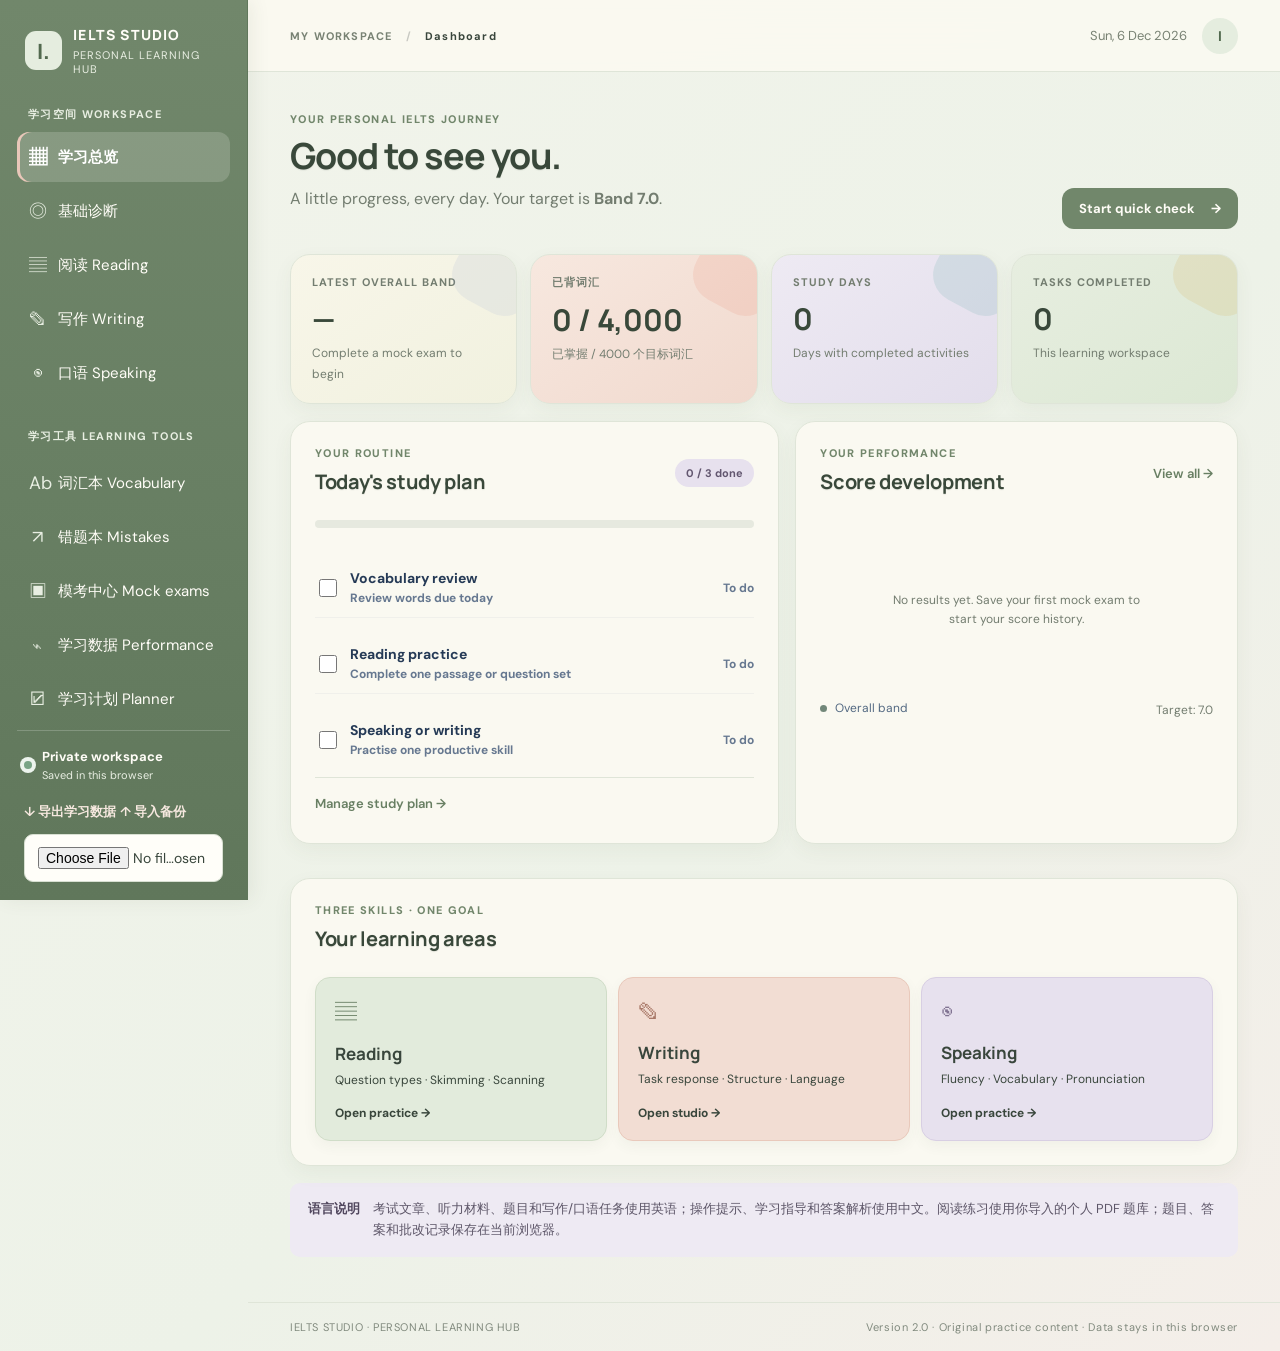
==== index.html @ c65709e7 "Refresh stylesheet cache for updated blue cards" ====
<!doctype html>
<html lang="zh-CN">
<head>
  <meta charset="UTF-8">
  <meta name="viewport" content="width=device-width, initial-scale=1.0">
  <meta name="theme-color" content="#203957">
  <title>IELTS Studio — Personal Learning Hub</title>
  <link rel="stylesheet" href="styles.css?v=powder-blue-reading-cards-20261123">
</head>
<body>
  <div class="app-shell">
    <aside class="sidebar" id="sidebar">
      <a class="brand" href="#" aria-label="IELTS Studio home">
        <span class="brand-mark">I.</span>
        <span><strong>IELTS STUDIO</strong><small>PERSONAL LEARNING HUB</small></span>
      </a>
      <div class="sidebar-label">学习空间 WORKSPACE</div>
      <nav class="nav-list" id="mainNav">
        <button class="nav-item active" data-view="dashboard"><span>▦</span> 学习总览</button>
        <button class="nav-item" data-view="diagnostic"><span>◎</span> 基础诊断</button>
        <button class="nav-item" data-view="reading"><span>▤</span> 阅读 Reading</button>
        <button class="nav-item" data-view="writing"><span>✎</span> 写作 Writing</button>
        <button class="nav-item" data-view="speaking"><span>◉</span> 口语 Speaking</button>
        <div class="sidebar-label nav-section-label">学习工具 LEARNING TOOLS</div>
        <button class="nav-item" data-view="vocabulary"><span>Ab</span> 词汇本 Vocabulary</button>
        <button class="nav-item" data-view="mistakes"><span>↗</span> 错题本 Mistakes</button>
        <button class="nav-item" data-view="mock"><span>▣</span> 模考中心 Mock exams</button>
        <button class="nav-item" data-view="progress"><span>⌁</span> 学习数据 Performance</button>
        <button class="nav-item" data-view="planner"><span>☑</span> 学习计划 Planner</button>
      </nav>
      <div class="sidebar-bottom">
        <div class="storage-note"><span class="live-dot"></span><span><b>Private workspace</b><small>Saved in this browser</small></span></div>
        <button class="text-button" id="exportBtn">↓ 导出学习数据</button>
        <button class="text-button" id="importBtn">↑ 导入备份</button>
        <input type="file" id="importFile" accept="application/json" hidden>
      </div>
    </aside>

    <main class="main">
      <header class="topbar">
        <button class="mobile-menu" id="mobileMenu" aria-label="Open menu">☰</button>
        <div class="breadcrumb">MY WORKSPACE <span>/</span> <b id="crumb">Dashboard</b></div>
        <div class="top-actions"><span class="today-label" id="todayLabel"></span><span class="avatar">I</span></div>
      </header>
      <div class="page-wrap">
        <section class="view active" id="view-dashboard">
          <div class="welcome-row">
            <div><p class="eyebrow">YOUR PERSONAL IELTS JOURNEY</p><h1>Good to see you.</h1><p class="muted">A little progress, every day. Your target is <b>Band 7.0</b>.</p></div>
            <button class="button button-dark" data-go="diagnostic">Start quick check <span>→</span></button>
          </div>
          <div class="stats-grid">
            <article class="stat-card"><span class="stat-label">LATEST OVERALL BAND</span><strong id="dashBand">—</strong><small id="dashBandSub">Complete a mock exam to begin</small></article>
            <article class="stat-card"><span class="stat-label">已背词汇</span><strong id="dashWords">0</strong><small>已掌握 / 4000 个目标词汇</small></article>
            <article class="stat-card"><span class="stat-label">STUDY DAYS</span><strong id="dashDays">0</strong><small>Days with completed activities</small></article>
            <article class="stat-card"><span class="stat-label">TASKS COMPLETED</span><strong id="dashTasks">0</strong><small>This learning workspace</small></article>
          </div>
          <div class="dashboard-grid">
            <article class="panel">
              <div class="panel-heading"><div><p class="eyebrow">YOUR ROUTINE</p><h2>Today's study plan</h2></div><span class="pill" id="taskCount">0 / 4 done</span></div>
              <div class="progress-track"><div class="progress-fill" id="taskProgress"></div></div>
              <div id="todayTasks" class="task-list"></div>
              <div class="panel-foot"><button class="text-button" data-go="planner">Manage study plan →</button></div>
            </article>
            <article class="panel">
              <div class="panel-heading"><div><p class="eyebrow">YOUR PERFORMANCE</p><h2>Score development</h2></div><button class="text-button" data-go="progress">View all →</button></div>
              <div id="miniChart" class="chart-wrap"><div class="empty-state">Your score chart will appear after your first recorded mock exam.</div></div>
              <div class="chart-legend"><span><i class="legend-dot"></i> Overall band</span><span class="muted">Target: 7.0</span></div>
            </article>
          </div>
          <div class="panel">
            <div class="panel-heading"><div><p class="eyebrow">THREE SKILLS · ONE GOAL</p><h2>Your learning areas</h2></div></div>
            <div class="skill-grid">
              <button class="skill-card reading" data-go="reading"><span class="skill-icon">▤</span><b>Reading</b><small>Question types · Skimming · Scanning</small><span class="skill-link">Open practice →</span></button>
              <button class="skill-card writing" data-go="writing"><span class="skill-icon">✎</span><b>Writing</b><small>Task response · Structure · Language</small><span class="skill-link">Open studio →</span></button>
              <button class="skill-card speaking" data-go="speaking"><span class="skill-icon">◉</span><b>Speaking</b><small>Fluency · Vocabulary · Pronunciation</small><span class="skill-link">Open practice →</span></button>
            </div>
          </div>
          <div class="notice"><b>语言说明</b><span>考试文章、听力材料、题目和写作/口语任务使用英语；操作提示、学习指导和答案解析使用中文。阅读练习使用你导入的个人 PDF 题库；题目、答案和批改记录保存在当前浏览器。</span></div>
        </section>

        <section class="view" id="view-diagnostic">
          <div class="page-heading"><p class="eyebrow">STARTING POINT</p><h1>Quick foundation check</h1><p class="muted">A short diagnostic to explore your current vocabulary, grammar and reading skills. This is a learning check, not an official IELTS score.</p></div>
          <div class="panel narrow">
            <div class="panel-heading"><div><p class="eyebrow">FOUNDATION CHECK</p><h2 id="diagTitle">Before you begin</h2></div><span class="pill" id="diagProgress">Ready</span></div>
            <div id="diagnosticArea">
              <p class="body-copy">Answer the questions without a dictionary or translator. Choose the answer that feels right. You can review your result at the end.</p>
              <div class="info-grid"><div><b>12</b><small>Questions</small></div><div><b>10–15 min</b><small>Suggested time</small></div><div><b>3</b><small>Skill areas</small></div></div>
              <button class="button button-dark" id="startDiagnostic">Begin check →</button>
            </div>
          </div>
        </section>

        <section class="view" id="view-listening">
          <div class="page-heading"><p class="eyebrow">SKILL 01</p><h1>Listening</h1><p class="muted">听力练习 · 录音播放 · 题目作答 · 自动批改 · 错题复盘。当前为可用框架，正式音频和题目后续接入。</p></div>
          <div class="panel skill-test-panel"><div class="panel-heading"><div><p class="eyebrow">AUTOMATICALLY MARKED PRACTICE</p><h2>Listening test</h2></div><span class="pill">10 questions</span></div><p class="muted">先播放英文录音，再回答题目。提交后自动判分并保存成绩。</p><div id="listeningQuiz"></div></div>
          <div class="feature-grid">
            <article class="panel"><span class="feature-icon sage">◖</span><h2>Listening practice log</h2><p class="muted">Record practice sessions from official or personally owned materials.</p><label>Material / test name<input id="listenName" placeholder="e.g. Cambridge IELTS 18, Test 2"></label><div class="two-fields"><label>Correct answers<input id="listenCorrect" type="number" min="0" max="40" placeholder="e.g. 28"></label><label>Total questions<input id="listenTotal" type="number" min="1" max="40" value="40"></label></div><label>What was difficult?<textarea id="listenNote" rows="3" placeholder="e.g. distractors, spelling, map labelling..."></textarea></label><button class="button button-dark" id="saveListening">Save listening session</button></article>
            <article class="panel"><p class="eyebrow">PRACTICE CHECKLIST</p><h2>Focused listening routine</h2><div class="checklist"><label><input type="checkbox" class="routine-check"> Listen once without pausing</label><label><input type="checkbox" class="routine-check"> Check answers and locate mistakes</label><label><input type="checkbox" class="routine-check"> Replay difficult sections</label><label><input type="checkbox" class="routine-check"> Read the transcript and note paraphrases</label><label><input type="checkbox" class="routine-check"> Review spelling and plural forms</label></div><p class="small muted">Checklist completion is saved as a study activity.</p></article>
          </div>
          <div class="panel"><div class="panel-heading"><h2>Recent listening sessions</h2><span class="pill" id="listenCount">0 sessions</span></div><div id="listeningHistory" class="table-wrap"></div></div>
        </section>

        <section class="view" id="view-reading">
          <div class="page-heading"><p class="eyebrow">SKILL 02</p><h1>Reading</h1><p class="muted">Practise understanding main ideas, locating information and recognising paraphrases.</p></div>
          <div class="panel skill-test-panel reading-library-panel"><div id="readingQuiz"></div></div>
          <div class="panel"><div class="panel-heading"><h2>Recent reading sessions</h2><span class="pill" id="readCount">0 sessions</span></div><div id="readingHistory" class="table-wrap"></div></div>
        </section>

        <section class="view" id="view-writing">
          <div class="page-heading"><p class="eyebrow">SKILL 03</p><h1>Writing studio</h1><p class="muted">写作题目库 · Task 1 / Task 2 · 限时写作 · 草稿保存 · 四项标准自评。</p></div>
          <div class="panel skill-test-panel"><div class="panel-heading"><div><p class="eyebrow">SELF-ASSESSMENT</p><h2>Writing band estimate</h2></div><span class="pill">4 assessment criteria</span></div><p class="muted">完成作文后，根据 IELTS 四项评分标准给自己打分。系统计算练习参考分，不等同于官方考官评分。</p><div id="writingAssessment"></div></div>
          <div class="feature-grid writing-grid">
            <article class="panel"><div class="panel-heading"><h2>Essay workspace</h2><span class="pill">Personal drafts</span></div><label>Task type<select id="essayType"><option>Writing Task 2</option><option>Writing Task 1 — Academic</option><option>Writing Task 1 — General Training</option></select></label><label>Essay question<input id="essayPrompt" placeholder="Paste or type your essay question"></label><label>Your response<textarea id="essayText" rows="12" placeholder="Start writing here..."></textarea></label><div class="editor-footer"><span id="wordCount">0 words</span><button class="button button-dark" id="saveEssay">Save draft</button></div><div class="ai-note"><b>AI feedback: connection required</b><p>This first version saves drafts locally. AI assessment can be enabled later through a secure server-side API; never place a private API key in GitHub Pages code.</p></div></article>
            <article class="panel"><p class="eyebrow">ASSESSMENT CRITERIA</p><h2>What examiners assess</h2><div class="criteria"><b>01 · Task Response / Achievement</b><p>Does your response address the task clearly and fully?</p></div><div class="criteria"><b>02 · Coherence and Cohesion</b><p>Are ideas logically organised and connected?</p></div><div class="criteria"><b>03 · Lexical Resource</b><p>Do you use a range of vocabulary accurately?</p></div><div class="criteria"><b>04 · Grammatical Range and Accuracy</b><p>Do you use varied sentence structures accurately?</p></div><div class="notice compact"><b>Useful habit</b><span>Keep your original draft. Compare it with revised versions to see recurring patterns.</span></div></article>
          </div>
          <div class="panel"><div class="panel-heading"><h2>Saved drafts</h2></div><div id="essayHistory" class="table-wrap"></div><h3 style="margin-top:22px">Writing self-assessment history</h3><div id="writingScoreHistory"></div></div>
        </section>

        <section class="view" id="view-speaking">
          <div class="page-heading"><p class="eyebrow">SKILL 04</p><h1>Speaking practice</h1><p class="muted">选择 Part 和题目，进入独立笔记页面记录自己的思路与答案。</p></div>
          <div class='skill-roadmap speaking-template-hub' id='speakingTemplateHub'><div class='roadmap-heading'><div><p class='eyebrow'>SPEAKING PRACTICE TEMPLATES</p><h2>按考试 Part 练习</h2><p>先选择 Part，再从题目列表中选择一道题，进入独立笔记页面。</p></div><span class='roadmap-count'>Part 1–3</span></div><div class='speaking-part-grid'><button class='speaking-part-card active' data-speaking-part='1'><b>PART 1</b><strong>Introduction & interview</strong><small>熟悉话题 · 简短自然回答</small></button><button class='speaking-part-card' data-speaking-part='2'><b>PART 2</b><strong>Individual long turn</strong><small>准备 1 分钟 · 连续表达 1–2 分钟</small></button><button class='speaking-part-card' data-speaking-part='3'><b>PART 3</b><strong>Discussion</strong><small>深入讨论 · 解释观点和举例</small></button></div><div class='speaking-library'><div class='speaking-library-head'><h3 id='speakingLibraryTitle'>Part 1 · Question bank</h3><span id='speakingPromptCount'>3 starter prompts</span></div><div id='speakingPromptLibrary' class='speaking-prompt-list'></div></div></div><div class='speaking-answer-editor' id='speakingAnswerPage' hidden><button class='button button-light' id='backToSpeakingQuestions'>← 返回题目列表</button><h3 id='speakingAnswerTitle'>Part 1 · 我的笔记</h3><div class='speaking-selected-question'><b id='speakingSelectedTitle'></b><p id='speakingSelectedPrompt'></p></div><p>在这里记录你对这道题的思路、关键词和完整口语答案。内容会自动保存。</p><textarea id='speakingAnswerText' placeholder='在这里写下你的笔记和英文回答……'></textarea><div class='speaking-answer-footer'><small id='speakingAnswerStatus'>自动保存已开启</small><button class='button button-dark' id='saveSpeakingAnswer'>保存笔记</button></div></div>
        </section>

        <section class="view" id="view-vocabulary">
          <div class="page-heading"><p class="eyebrow">PERSONAL WORD BANK</p><h1>Vocabulary centre</h1><p class="muted">目标：逐步掌握 4,000 个雅思核心词汇。已背数量只统计你通过复习标记为掌握的单词。</p></div>
          <div class="stats-grid three"><article class="stat-card"><span class="stat-label">总词汇量目标</span><strong id="vocabTotal">4,000</strong><small>IELTS 学习目标词汇量</small></article><article class="stat-card"><span class="stat-label">DUE FOR REVIEW</span><strong id="vocabDue">0</strong><small>Ready for revision today</small></article><article class="stat-card"><span class="stat-label">已背词汇</span><strong id="vocabMastered">0 / 4,000</strong><small>通过复习标记为已掌握</small></article></div>
          <div class="feature-grid">
            <article class="panel"><h2>Add a word</h2><label>Word or phrase<input id="newWord" placeholder="e.g. significant"></label><label>Meaning<input id="newMeaning" placeholder="Meaning in your preferred language"></label><label>Example sentence<textarea id="newExample" rows="2" placeholder="Write a natural example sentence"></textarea></label><label>Topic<select id="newWordTopic"><option>General</option><option>Education</option><option>Environment</option><option>Technology</option><option>Society</option><option>Health</option><option>Work</option><option>Culture</option></select></label><button class="button button-dark" id="addWord">Add to vocabulary</button></article>
            <article class="panel review-panel"><p class="eyebrow">ACTIVE RECALL</p><h2>Quick review</h2><div id="reviewCard" class="review-card"><span class="muted">Add a few words to start reviewing.</span></div><button class="button button-dark" id="revealWord" disabled>Reveal meaning</button><div class="review-actions"><button class="button button-light" id="reviewAgain" disabled>Review again</button><button class="button button-light" id="reviewKnown" disabled>I know this</button></div></article>
          </div>
          <div class="panel"><div class="panel-heading"><h2>My vocabulary</h2><input class="search-input" id="wordSearch" placeholder="Search words..."></div><div id="wordTable" class="table-wrap"></div></div>
        </section>

        <section class="view" id="view-mistakes">
          <div class="page-heading"><p class="eyebrow">LEARN FROM EVERY ERROR</p><h1>Mistake notebook</h1><p class="muted">Record what went wrong, why it happened and what you will do differently next time.</p></div>
          <div class="panel">
            <h2>Record a mistake</h2>
            <div class="two-fields"><label>Skill<select id="mistakeSkill"><option>Listening</option><option>Reading</option><option>Writing</option><option>Speaking</option><option>Vocabulary</option><option>Grammar</option></select></label><label>Error category<select id="mistakeCategory"><option>Unknown vocabulary</option><option>Spelling</option><option>Paraphrase not recognised</option><option>Misunderstood question</option><option>Wrong location / evidence</option><option>Grammar</option><option>Word choice / collocation</option><option>Time management</option><option>Pronunciation</option><option>Task response</option><option>Other</option></select></label></div>
            <label>Question / mistake<input id="mistakeQuestion" placeholder="What question or sentence did you get wrong?"></label><label>Why did it happen?<textarea id="mistakeWhy" rows="2" placeholder="Identify the reason, not just the answer."></textarea></label><label>Correct approach<textarea id="mistakeFix" rows="2" placeholder="What is the correct answer or strategy?"></textarea></label><button class="button button-dark" id="addMistake">Save mistake</button>
          </div>
          <div class="panel"><div class="panel-heading"><h2>My mistakes</h2><div class="filter-row"><select id="filterSkill"><option value="All">All skills</option><option>Listening</option><option>Reading</option><option>Writing</option><option>Speaking</option><option>Vocabulary</option><option>Grammar</option></select><select id="filterCategory"><option value="All">All categories</option></select></div></div><div id="mistakeList"></div></div>
        </section>

        <section class="view" id="view-mock">
          <div class="page-heading"><p class="eyebrow">EXAM SIMULATION</p><h1>Mock exam centre</h1><p class="muted">Build a focused set from original practice questions and prompts, then record your results to track progress.</p></div>
          <div class="feature-grid">
            <article class="panel"><p class="eyebrow">ORIGINAL PRACTICE BANK</p><h2>Create a practice set</h2><p class="small muted">These are original IELTS-style learning exercises, not official IELTS past-paper questions.</p><label>Practice category<select id="mockArea"><option>All categories</option><option>Vocabulary</option><option>Grammar</option><option>Reading strategies</option><option>Speaking prompts</option></select></label><label>Number of prompts<select id="mockCount"><option>5</option><option>10</option><option>15</option><option>20</option></select></label><label>Question format<select id="mockType"><option>All formats</option><option>Multiple choice</option><option>Speaking prompt</option></select></label><button class="button button-dark" id="buildMock">Generate practice set</button><div id="mockSet" class="mock-set"><span class="muted">Your generated practice set will appear here.</span></div></article>
            <article class="panel"><p class="eyebrow">RECORD A MOCK RESULT</p><h2>Save exam scores</h2><label>Exam name<input id="examName" placeholder="e.g. Full Mock Test 01"></label><div class="score-fields"><label>Listening<input type="number" min="0" max="9" step=".5" id="scoreListening" placeholder="—"></label><label>Reading<input type="number" min="0" max="9" step=".5" id="scoreReading" placeholder="—"></label><label>Writing<input type="number" min="0" max="9" step=".5" id="scoreWriting" placeholder="—"></label><label>Speaking<input type="number" min="0" max="9" step=".5" id="scoreSpeaking" placeholder="—"></label></div><label>Date<input type="date" id="examDate"></label><button class="button button-dark" id="saveExam">Save mock result</button><p class="small muted">Enter estimated or practice band scores. Label them honestly; these are not official IELTS results.</p></article>
          </div>
          <div class="panel"><div class="panel-heading"><h2>Mock exam history</h2><span class="pill" id="examCount">0 exams</span></div><div id="examHistory" class="table-wrap"></div></div>
        </section>

        <section class="view" id="view-progress">
          <div class="page-heading"><p class="eyebrow">YOUR LEARNING DATA</p><h1>Performance centre</h1><p class="muted">See how your practice and mock exam results change over time.</p></div>
          <div class="stats-grid"><article class="stat-card"><span class="stat-label">LATEST OVERALL</span><strong id="progressLatest">—</strong><small>Most recent recorded mock</small></article><article class="stat-card"><span class="stat-label">BEST OVERALL</span><strong id="progressBest">—</strong><small>Highest recorded overall band</small></article><article class="stat-card"><span class="stat-label">MOCK EXAMS</span><strong id="progressMocks">0</strong><small>Results saved</small></article><article class="stat-card"><span class="stat-label">TARGET</span><strong>7.0</strong><small>Your target overall band</small></article></div>
          <div class="panel"><div class="panel-heading"><div><p class="eyebrow">OVERALL BAND</p><h2>Score development</h2></div><span class="pill">Target line: 7.0</span></div><div id="fullChart" class="chart-wrap large-chart"><div class="empty-state">No results yet. Save your first mock exam to start your score history.</div></div></div>
          <div class="panel"><div class="panel-heading"><h2>Skill-by-skill comparison</h2></div><div id="skillComparison"></div></div>
        </section>

        <section class="view" id="view-planner">
          <div class="page-heading"><p class="eyebrow">CONSISTENCY OVER INTENSITY</p><h1>Study planner</h1><p class="muted">A flexible routine you can adjust. Tick off each task when you finish it; completed tasks and saved practice sessions are added to your activity record.</p></div>
          <div class="feature-grid">
            <article class="panel"><div class="panel-heading"><h2>Today's tasks</h2><span class="pill" id="plannerDate"></span></div><div id="plannerTasks" class="task-list"></div><div class="add-task"><input id="customTask" placeholder="Add a personal study task"><button class="button button-dark" id="addTask">Add</button></div></article>
            <article class="panel"><p class="eyebrow">STUDY ACTIVITY</p><h2>Your consistency</h2><div class="streak-number"><strong id="streakNumber">0</strong><span>study days recorded</span></div><div id="calendar" class="calendar-grid"></div><p class="small muted">Days with completed tasks or saved practice sessions are marked.</p></article>
          </div>
        </section>
      </div>
      <footer class="footer"><span>IELTS STUDIO · PERSONAL LEARNING HUB</span><span>Version 2.0 · Original practice content · Data stays in this browser</span></footer>
    </main>
  </div>
  <div class="toast" id="toast" role="status"></div>
  <script src="app.js?v=reading-bank-v2-20261123"></script>
  <!-- Legacy sample reading bank is intentionally not loaded; app.js fetches zyz-reading-bank.json. -->
</body>
</html>
---- styles.css ----
@import url('https://fonts.googleapis.com/css2?family=DM+Sans:wght@400;500;600;700&family=Manrope:wght@400;500;600;700;800&display=swap');
:root{--bg:#f6f5f1;--paper:#fff;--ink:#252923;--muted:#7d8079;--line:#e9e8e2;--sage:#718779;--sage-light:#eaf0eb;--blue:#eaf0f5;--sand:#f3eee6;--lilac:#f1edf2;--shadow:0 8px 30px rgba(30,35,30,.035)}
*{box-sizing:border-box}body{margin:0;background:var(--bg);color:var(--ink);font-family:'DM Sans',sans-serif;font-size:14px}button,input,textarea,select{font:inherit}button{cursor:pointer}.app-shell{min-height:100vh}.sidebar{width:248px;position:fixed;inset:0 auto 0 0;background:#fff;border-right:1px solid var(--line);padding:25px 17px 18px;display:flex;flex-direction:column;z-index:10}.brand{display:flex;align-items:center;gap:11px;text-decoration:none;color:var(--ink);padding:0 8px 31px}.brand-mark{width:39px;height:39px;background:#29312c;color:#fff;border-radius:11px;display:grid;place-items:center;font:800 21px Manrope}.brand strong{display:block;font:800 12px Manrope;letter-spacing:1.2px}.brand small{display:block;color:#9a9c95;font-size:9px;letter-spacing:1px;margin-top:4px}.sidebar-label,.eyebrow{font-size:9px;font-weight:700;letter-spacing:1.5px;color:#a0a198}.sidebar-label{padding:0 11px 10px}.nav-list{display:flex;flex-direction:column;gap:4px}.nav-item{border:0;background:transparent;color:#777b74;text-align:left;padding:11px 12px;border-radius:9px;display:flex;align-items:center;gap:12px;font-size:13px}.nav-item span{width:17px;text-align:center;font-size:16px;color:#90958d}.nav-item:hover,.nav-item.active{background:#eff2ed;color:#34483b;font-weight:700}.nav-item.active span{color:#526f5b}.nav-section-label{padding-top:27px}.sidebar-bottom{margin-top:auto;border-top:1px solid var(--line);padding:17px 7px 0}.storage-note{display:flex;align-items:center;gap:10px;margin-bottom:14px}.storage-note b,.storage-note small{display:block}.storage-note b{font-size:11px}.storage-note small{font-size:10px;color:var(--muted);margin-top:3px}.live-dot{width:8px;height:8px;border-radius:50%;background:#79a486;box-shadow:0 0 0 4px #edf4ee}.text-button{border:0;background:none;color:#697a6c;font-weight:600;font-size:11px;padding:7px 0}.text-button:hover{color:#263d2d}.main{margin-left:248px;min-height:100vh;display:flex;flex-direction:column}.topbar{height:65px;background:rgba(255,255,255,.78);border-bottom:1px solid var(--line);display:flex;align-items:center;justify-content:space-between;padding:0 42px;position:sticky;top:0;z-index:5;backdrop-filter:blur(12px)}.breadcrumb{font-size:9px;letter-spacing:1.2px;color:#a0a198;font-weight:700}.breadcrumb span{padding:0 9px;color:#c8c9c2}.breadcrumb b{color:#50564e}.top-actions{display:flex;align-items:center;gap:15px}.today-label{font-size:11px;color:#898c84}.avatar{width:31px;height:31px;border-radius:50%;background:#e9eee9;color:#536d59;display:grid;place-items:center;font-weight:700}.mobile-menu{display:none}.page-wrap{width:min(1220px,100%);padding:35px 42px 45px;margin:0 auto;flex:1}.view{display:none}.view.active{display:block;animation:fade .22s ease}@keyframes fade{from{opacity:.4;transform:translateY(4px)}to{opacity:1;transform:none}}h1,h2,h3,p{margin-top:0}h1{font:700 31px Manrope;letter-spacing:-1.1px;margin:5px 0 8px}h2{font:700 17px Manrope;letter-spacing:-.35px;margin:0 0 5px}.muted{color:var(--muted);line-height:1.6}.eyebrow{margin:0 0 8px}.welcome-row,.page-heading{display:flex;justify-content:space-between;align-items:flex-end;margin-bottom:25px}.page-heading{display:block;max-width:720px}.page-heading p:last-child{margin-bottom:0}.button{border:0;border-radius:8px;padding:11px 15px;font-weight:700;font-size:11px;transition:.18s}.button:hover{transform:translateY(-1px)}.button-dark{background:#29332d;color:#fff}.button-dark:hover{background:#405247}.button-light{background:#f0f2ed;color:#52634f;border:1px solid #e5e9e2}.button span{margin-left:13px}.stats-grid{display:grid;grid-template-columns:repeat(4,1fr);gap:13px;margin-bottom:17px}.stats-grid.three{grid-template-columns:repeat(3,1fr)}.stat-card,.panel{background:var(--paper);border:1px solid var(--line);border-radius:12px;box-shadow:var(--shadow)}.stat-card{padding:17px 19px}.stat-label{font-size:9px;letter-spacing:1.15px;color:#969990;font-weight:700;display:block}.stat-card strong{font:700 27px Manrope;display:block;margin:9px 0 2px}.stat-card small{font-size:10px;color:#969990}.dashboard-grid{display:grid;grid-template-columns:1.05fr .95fr;gap:16px;margin-bottom:17px}.panel{padding:21px;margin-bottom:17px}.panel-heading{display:flex;align-items:center;justify-content:space-between;gap:12px;margin-bottom:17px}.pill{font-size:9px;font-weight:700;color:#627565;background:#edf2ed;padding:6px 9px;border-radius:20px;white-space:nowrap}.progress-track{height:5px;background:#eff0eb;border-radius:10px;overflow:hidden;margin:0 0 14px}.progress-fill{height:100%;width:0;background:#7d9982;border-radius:10px;transition:width .25s}.task-list{display:flex;flex-direction:column}.task-row{display:flex;align-items:center;gap:10px;padding:11px 0;border-bottom:1px solid #f0f0eb}.task-row:last-child{border-bottom:0}.task-row input{accent-color:#66806d;width:15px;height:15px}.task-row span{flex:1;font-size:12px}.task-row.done span{text-decoration:line-through;color:#a5a79f}.task-row small{color:#a3a59e;font-size:10px}.panel-foot{border-top:1px solid var(--line);margin-top:8px;padding-top:10px}.skill-grid{display:grid;grid-template-columns:repeat(4,1fr);gap:11px}.skill-card{border:1px solid transparent;border-radius:10px;padding:16px;text-align:left;display:flex;flex-direction:column;align-items:flex-start;min-height:150px;color:var(--ink)}.skill-card:hover{border-color:#d9ded7;transform:translateY(-2px)}.skill-card.listening{background:#edf2ed}.skill-card.reading{background:#edf1f6}.skill-card.writing{background:#f4efe7}.skill-card.speaking{background:#f1edf2}.skill-icon{font-size:22px;margin-bottom:15px}.skill-card b{font:700 14px Manrope}.skill-card small{font-size:10px;color:#777d75;line-height:1.5;margin-top:6px}.skill-link{font-size:10px;font-weight:700;margin-top:auto;padding-top:13px;color:#566d5b}.notice{display:flex;gap:13px;background:#eef2ed;border-radius:10px;padding:14px 16px;color:#5c695d;font-size:11px;line-height:1.6;margin-top:17px}.notice b{white-space:nowrap;color:#3d5141}.notice.compact{font-size:10px;margin-top:20px}.chart-wrap{min-height:180px;display:flex;align-items:center;justify-content:center}.chart-wrap svg{width:100%;height:auto;overflow:visible}.empty-state{color:#a1a39c;font-size:11px;text-align:center;line-height:1.6;max-width:260px;margin:auto}.chart-legend{display:flex;justify-content:space-between;font-size:10px;color:#777d75}.legend-dot{display:inline-block;width:7px;height:7px;background:#718779;border-radius:50%;margin-right:5px}.narrow{max-width:720px}.body-copy{color:#73786f;line-height:1.7;font-size:12px}.info-grid{display:grid;grid-template-columns:repeat(3,1fr);gap:10px;margin:23px 0}.info-grid div{background:#f7f7f3;border-radius:9px;padding:13px}.info-grid b,.info-grid small{display:block}.info-grid b{font:700 17px Manrope}.info-grid small{font-size:10px;color:#969990;margin-top:4px}.question{border-top:1px solid var(--line);padding:17px 0}.question p{font-weight:600;line-height:1.6;font-size:13px}.option{display:flex;gap:9px;align-items:flex-start;padding:9px 10px;border:1px solid var(--line);border-radius:8px;margin:7px 0;font-size:12px;cursor:pointer}.option:has(input:checked){background:#eef3ee;border-color:#b8c8ba}.option input{accent-color:#607c66}.feature-grid{display:grid;grid-template-columns:1fr 1fr;gap:16px}.feature-grid .panel{margin-bottom:17px}.feature-icon{width:36px;height:36px;border-radius:10px;display:grid;place-items:center;font-size:20px;margin-bottom:13px}.sage{background:#eaf0eb;color:#55725d}.blue{background:#eaf0f5;color:#526b86}label{display:block;font-size:10px;font-weight:700;color:#747a71;margin:14px 0 0}input:not([type=checkbox]),textarea,select{display:block;width:100%;border:1px solid #e7e8e1;border-radius:7px;background:#fff;padding:10px 11px;color:#30362f;margin-top:6px;outline:none;font-size:11px}input:focus,textarea:focus,select:focus{border-color:#9caf9e;box-shadow:0 0 0 3px #eef3ee}textarea{resize:vertical;line-height:1.6}.two-fields{display:grid;grid-template-columns:1fr 1fr;gap:12px}.panel>label:first-of-type{margin-top:18px}.panel>label+.button,.panel>.button{margin-top:17px}.checklist{display:flex;flex-direction:column;gap:15px;margin:20px 0}.checklist label{margin:0;display:flex;align-items:center;gap:9px;font-weight:500;font-size:12px}.checklist input{accent-color:#69836e}.small{font-size:10px;line-height:1.6}.type-list>div{display:flex;justify-content:space-between;align-items:center;padding:12px 0;border-bottom:1px solid var(--line);font-size:11px}.table-wrap{overflow-x:auto}table{width:100%;border-collapse:collapse;min-width:500px}th{text-align:left;font-size:9px;letter-spacing:.8px;color:#999c94;font-weight:700;padding:11px 9px;background:#fafaf7}td{padding:12px 9px;border-bottom:1px solid #f0f0eb;font-size:11px;color:#60665e}tr:last-child td{border-bottom:0}.editor-footer{display:flex;justify-content:space-between;align-items:center;margin-top:10px}.editor-footer span{font-size:10px;color:#8f948b}.ai-note{background:#f6f5f1;border-radius:8px;padding:12px;margin-top:16px}.ai-note b{font-size:10px}.ai-note p{font-size:10px;color:#81857d;line-height:1.6;margin:5px 0 0}.criteria{padding:13px 0;border-bottom:1px solid var(--line)}.criteria b{font-size:11px}.criteria p{font-size:10px;color:#898d85;margin:5px 0 0}.prompt-card{padding:20px;background:#f1f3ee;border-radius:10px;font:600 17px Manrope;line-height:1.5;margin:15px 0}.timer{margin-top:27px;padding-top:19px;border-top:1px solid var(--line);text-align:center}.timer strong{font:700 35px Manrope;display:block}.timer small{color:#999;font-size:10px}.timer-actions{display:flex;justify-content:center;gap:8px;margin-top:12px}.review-card{min-height:118px;border:1px dashed #d9ddd5;border-radius:9px;display:grid;place-items:center;text-align:center;padding:17px;margin:17px 0;font:700 18px Manrope}.review-card.revealed{font:500 12px 'DM Sans';line-height:1.6}.review-actions{display:flex;gap:8px;margin-top:9px}.review-actions button{flex:1}.search-input{max-width:190px;margin:0}.filter-row{display:flex;gap:7px}.filter-row select{margin:0;width:auto}.mistake-card{border:1px solid var(--line);border-radius:9px;padding:14px;margin:10px 0}.mistake-top{display:flex;justify-content:space-between;gap:10px;align-items:center}.mistake-top b{font-size:12px}.mistake-card p{font-size:11px;color:#6f756d;line-height:1.6;margin:8px 0}.mistake-card small{color:#999;font-size:9px}.score-fields{display:grid;grid-template-columns:repeat(4,1fr);gap:8px}.score-fields label{margin-top:14px}.mock-set{margin-top:16px}.mock-question{padding:12px 0;border-top:1px solid var(--line);font-size:11px;line-height:1.6}.mock-question b{display:block;margin-bottom:4px}.chart-wrap.large-chart{min-height:290px}.streak-number{display:flex;align-items:baseline;gap:9px;margin:14px 0 20px}.streak-number strong{font:700 37px Manrope}.streak-number span{font-size:10px;color:#8f948b}.calendar-grid{display:grid;grid-template-columns:repeat(7,1fr);gap:5px}.calendar-day{background:#f5f6f2;border-radius:6px;min-height:33px;display:grid;place-items:center;font-size:9px;color:#858a81}.calendar-day.active{background:#dce9de;color:#426349;font-weight:700}.calendar-day.head{background:transparent;color:#a1a49c;font-weight:700}.add-task{display:flex;gap:8px;margin-top:14px}.add-task input{margin:0}.add-task button{flex-shrink:0}.footer{border-top:1px solid var(--line);padding:17px 42px;display:flex;justify-content:space-between;color:#a1a39c;font-size:9px;letter-spacing:.6px}.toast{position:fixed;bottom:25px;left:50%;transform:translate(-50%,20px);background:#29332d;color:#fff;padding:11px 17px;border-radius:8px;font-size:11px;opacity:0;pointer-events:none;transition:.2s;z-index:50}.toast.show{opacity:1;transform:translate(-50%,0)}.empty-table{padding:23px;text-align:center;color:#a1a39c;font-size:11px}.writing-grid{grid-template-columns:1.3fr .7fr}
@media(max-width:1050px){.sidebar{width:220px}.main{margin-left:220px}.page-wrap{padding:28px 25px}.topbar{padding:0 25px}.stats-grid{grid-template-columns:repeat(2,1fr)}.skill-grid{grid-template-columns:repeat(2,1fr)}}
@media(max-width:720px){.sidebar{transform:translateX(-100%);transition:.2s;box-shadow:var(--shadow)}.sidebar.open{transform:translateX(0)}.main{margin-left:0}.topbar{height:57px;padding:0 16px}.mobile-menu{display:block;border:0;background:none;font-size:19px;color:#555}.breadcrumb{margin-right:auto;margin-left:12px;font-size:8px}.today-label{display:none}.page-wrap{padding:25px 15px 35px}.welcome-row{display:block}.welcome-row .button{margin-top:17px}.welcome-row h1{font-size:27px}.dashboard-grid,.feature-grid,.writing-grid{grid-template-columns:1fr}.stats-grid{gap:8px}.stat-card{padding:13px}.stat-card strong{font-size:23px}.skill-grid{gap:8px}.skill-card{min-height:140px;padding:13px}.panel{padding:16px}.footer{padding:14px 16px;gap:10px;flex-direction:column}.two-fields{gap:8px}.score-fields{grid-template-columns:repeat(2,1fr)}.panel-heading{align-items:flex-start}.panel-heading h2{font-size:15px}.search-input{max-width:130px}.filter-row{flex-direction:column}.filter-row select{width:100%}}

/* IELTS Studio 1.1 — readability and contrast refresh */
:root{
  --bg:#f2f5fa;--paper:#ffffff;--ink:#17243a;--muted:#53647b;--line:#d9e1ec;
  --sage:#087e8b;--sage-light:#e2f3f2;--blue:#e8efff;--sand:#fff1df;--lilac:#f0eaff;
  --shadow:0 10px 28px rgba(25,45,75,.08)
}
body{font-size:16px;color:#17243a;background:linear-gradient(135deg,#f3f6fb 0%,#edf3f8 55%,#f8f3ed 100%)}
.sidebar{background:#10233f;color:#fff;border-right:0;box-shadow:5px 0 24px rgba(14,32,58,.10)}
.brand{color:#fff}.brand-mark{background:#12a6a6;color:#08253b}.brand strong{font-size:14px}.brand small{font-size:11px;color:#b8c9df}
.sidebar-label,.eyebrow{font-size:11px;color:#73839a;letter-spacing:1.35px}
.sidebar .sidebar-label{color:#91a7c3}.nav-item{color:#c7d4e5;font-size:15px;padding:13px 12px}.nav-item span{font-size:18px;color:#9db3cd}.nav-item:hover,.nav-item.active{background:#1c3a60;color:#fff}.nav-item.active span{color:#53d0c8}
.sidebar-bottom{border-color:#2d4564}.storage-note b{font-size:13px;color:#fff}.storage-note small{font-size:11px;color:#b8c9df}.text-button{font-size:13px;color:#68d6d0}.text-button:hover{color:#fff}
.main{color:#17243a}.topbar{height:72px;background:rgba(255,255,255,.94);border-color:#d9e1ec}.breadcrumb{font-size:11px;color:#71819a}.breadcrumb b{color:#17243a}.today-label{font-size:13px;color:#53647b}.avatar{width:36px;height:36px;background:#dff3f1;color:#075d69;font-size:14px}
.page-wrap{padding-top:40px}h1{font-size:36px;line-height:1.2;letter-spacing:-.8px;color:#132744}h2{font-size:20px;line-height:1.35;color:#172b48}.muted{color:#53647b;line-height:1.75}.body-copy{font-size:15px;color:#53647b}.eyebrow{color:#087e8b}
.panel,.stat-card{border:1px solid #dce4ef;border-radius:16px;box-shadow:var(--shadow)}.panel{padding:24px}.stat-card{padding:20px 21px}.stat-label{font-size:11px;color:#63758d;letter-spacing:1px}.stat-card strong{font-size:30px;color:#12365a}.stat-card small{font-size:12px;color:#5d6e83}.panel-heading{margin-bottom:20px}
.nav-item.active{box-shadow:inset 3px 0 #44d1c7}.skill-card{border:1px solid rgba(30,60,100,.10);border-radius:14px;padding:19px;min-height:164px}.skill-card.listening{background:#dff4f0}.skill-card.reading{background:#e4edff}.skill-card.writing{background:#fff0dc}.skill-card.speaking{background:#efe8ff}.skill-card b{font-size:16px;color:#18304f}.skill-card small{font-size:12px;color:#42556e}.skill-link{font-size:12px;color:#075f73}
.button{font-size:13px;padding:12px 17px;border-radius:9px}.button-dark{background:#12365a;color:#fff}.button-dark:hover{background:#075f73}.button-light{background:#e6f2f4;color:#075c68;border:1px solid #b8dfe0}.pill{font-size:11px;color:#075e68;background:#dff4f0;padding:7px 11px}
label{font-size:13px;color:#344963;font-weight:700;margin-top:16px}input:not([type=checkbox]),textarea,select{font-size:14px;color:#17243a;border:1px solid #cbd6e4;border-radius:9px;padding:12px 13px;background:#fff}input::placeholder,textarea::placeholder{color:#8190a3}input:focus,textarea:focus,select:focus{border-color:#087e8b;box-shadow:0 0 0 3px rgba(8,126,139,.13)}textarea{line-height:1.7}
.question{padding:21px 0}.question p{font-size:16px;line-height:1.75;color:#20334f}.option{font-size:14px;padding:12px 13px;border-color:#d5dfeb;color:#263b57}.option:has(input:checked){background:#e4f5f2;border-color:#40aaa5}.option input{width:17px;height:17px;margin-top:2px}
.task-row span{font-size:14px;color:#253a56}.task-row small{font-size:12px;color:#667890}.task-row input{width:18px;height:18px}.notice{background:#e3f4f2;color:#24505a;font-size:13px;padding:16px 18px}.notice b{color:#075f68}.info-grid div{background:#edf3fb}.info-grid b{font-size:20px;color:#16395d}.info-grid small{font-size:12px;color:#5c7088}
.small{font-size:12px;line-height:1.7}.stat-card small,.task-row small,.calendar-day,.empty-state{font-size:12px}.type-list>div{font-size:14px}.table-wrap th{font-size:11px;color:#536982}td{font-size:13px;color:#344963}th{background:#edf3f9}td{border-color:#e3e9f1}.empty-table{font-size:13px;color:#657890}.mock-question{font-size:14px;line-height:1.75;padding:17px 0;color:#253a56}.mock-question b{font-size:15px;color:#172b48}.question-tag{display:inline-block;background:#e3f4f2;color:#075f68;border-radius:20px;padding:4px 9px;font-size:11px;font-weight:700;margin-bottom:9px}.mock-options{padding-left:25px;line-height:1.9}.answer-reveal{margin-top:10px;background:#f0f5fb;border:1px solid #dbe5f0;border-radius:9px;padding:10px 13px}.answer-reveal summary{font-weight:700;color:#075f73;cursor:pointer}.answer-reveal p{margin:9px 0 0;color:#344963}
.prompt-card{background:#e5f2fb;color:#153a5e;font-size:19px;padding:23px}.ai-note{background:#fff3e3;border:1px solid #f1dfc4;border-radius:10px;padding:15px}.ai-note b{font-size:13px;color:#805019}.ai-note p{font-size:12px;color:#654f35;line-height:1.7}.review-card{font-size:20px;border-color:#b9cbdc;color:#183957}.review-card.revealed{font-size:14px}.calendar-day{background:#eaf0f7;color:#536982}.calendar-day.active{background:#0c8589;color:#fff}.progress-track{height:8px;background:#e6edf5}.progress-fill{background:linear-gradient(90deg,#0b8990,#3c72c7)}.chart-legend{font-size:12px;color:#536982}.footer{color:#687b92;border-color:#d7e1ed;font-size:11px}
@media(max-width:720px){.sidebar{background:#10233f}.page-wrap{padding:25px 15px 35px}h1{font-size:30px}.panel{padding:18px}.topbar{height:62px}.breadcrumb{font-size:10px}.stat-card strong{font-size:25px}.skill-card{min-height:150px}}

/* IELTS Studio v2 — practice-first glass panels with readable contrast */
.skill-test-panel{background:linear-gradient(145deg,rgba(255,255,255,.94),rgba(242,247,252,.92));border:1px solid rgba(120,145,180,.28);box-shadow:0 14px 34px rgba(37,62,95,.09);backdrop-filter:blur(14px);position:relative;overflow:hidden}
.skill-test-panel:before{content:"";position:absolute;inset:0;pointer-events:none;opacity:.22;background-image:linear-gradient(rgba(85,119,155,.12) 1px,transparent 1px),linear-gradient(90deg,rgba(85,119,155,.12) 1px,transparent 1px);background-size:24px 24px;mask-image:linear-gradient(120deg,#000,transparent 75%)}
.skill-test-panel>*{position:relative}.reading-passage{background:rgba(235,242,250,.82);border:1px solid #d7e2ef;border-radius:12px;padding:20px 22px;margin:12px 0 18px}.reading-passage h3{font:700 16px Manrope;color:#16395d;margin-bottom:10px}.reading-passage p{font-size:15px;line-height:1.9;color:#263b57;margin:0}.audio-box{display:flex;align-items:center;gap:13px;flex-wrap:wrap;padding:16px;background:#e6f4f2;border:1px solid #c7e5e1;border-radius:12px;margin:14px 0}.audio-box p{margin:0;color:#24505a;font-size:13px}.quiz-question{border-bottom:1px solid #e1e8f0}.quiz-question:last-of-type{margin-bottom:18px}.quiz-result h3{margin:20px 0 6px;color:#183957}.quiz-result .question{padding:14px 0}.quiz-result .question b{color:#183957;line-height:1.6}.quiz-result .small{margin:7px 0}.skill-test-panel .info-grid{margin:14px 0 20px}.skill-test-panel .button{margin-top:10px}

/* Softer glass-tech palette: medium-light, low-glare and high contrast */
:root{--bg:#eaf0f7;--paper:rgba(255,255,255,.88);--ink:#172b48;--muted:#536982;--line:rgba(133,155,184,.30)}
body{background:radial-gradient(ellipse at 12% 8%,rgba(188,213,231,.48),transparent 34%),radial-gradient(ellipse at 88% 18%,rgba(215,204,232,.34),transparent 32%),linear-gradient(135deg,#edf2f8,#e9eff6 58%,#f2eff5)}
.panel,.stat-card{background:rgba(255,255,255,.86);backdrop-filter:blur(14px);border-color:rgba(126,151,184,.30);box-shadow:0 12px 32px rgba(35,57,88,.075)}
.topbar{background:rgba(249,251,255,.78);backdrop-filter:blur(18px)}
.skill-card.listening{background:linear-gradient(145deg,#dff3f0,#e9f5f5)}.skill-card.reading{background:linear-gradient(145deg,#e4edff,#edf1fc)}.skill-card.writing{background:linear-gradient(145deg,#fff0df,#f8f0e9)}.skill-card.speaking{background:linear-gradient(145deg,#eee8fa,#f3eff8)}

/* Reading question-bank browser */
.reading-library-panel{padding:26px}
.reading-library-head{display:flex;align-items:center;justify-content:space-between;gap:18px;margin-bottom:20px}
.reading-library-head h2{font-size:24px;margin:0 0 5px}
.reading-library-progress{min-width:120px;padding:12px 18px;border:1px solid #d9e2ee;border-radius:18px;background:rgba(255,255,255,.7);text-align:center}
.reading-library-progress b,.reading-library-progress span{display:block}
.reading-library-progress b{font-size:23px;color:#172b48}
.reading-library-progress span{font-size:11px;color:#687b92;margin-top:3px}
.reading-filter-row{display:grid;grid-template-columns:minmax(220px,1fr) 150px 170px;gap:10px;margin:18px 0 22px}
.reading-filter-row input,.reading-filter-row select{margin:0;max-width:none}
.reading-bank-grid{display:grid;grid-template-columns:repeat(2,minmax(0,1fr));gap:16px}
.reading-bank-card{background:rgba(255,255,255,.92);border:1px solid rgba(130,153,181,.28);border-radius:15px;padding:20px;box-shadow:0 8px 24px rgba(40,60,90,.055);min-width:0}
.reading-card-top{display:flex;align-items:center;justify-content:space-between;margin-bottom:12px}
.reading-card-icon{width:35px;height:35px;border-radius:50%;display:grid;place-items:center;background:#e6edff;color:#607dd2;font-size:19px}
.reading-status{font-size:11px;border-radius:20px;padding:5px 10px;background:#f2eee8;color:#81725e}
.reading-status.is-done{background:#e2f3ed;color:#27745c}
.reading-bank-card h3{font-size:18px;line-height:1.4;color:#17243a;margin:0 0 9px}
.reading-meta{display:inline-block;background:#f0ede8;color:#4d5662;border-radius:8px;padding:7px 10px;font-size:11px;line-height:1.5}
.reading-card-detail{font-size:12px;color:#738197;margin:12px 0 15px}
.reading-card-actions{display:grid;grid-template-columns:1fr 1fr;gap:9px}
.reading-card-actions .button{margin:0}
.reading-workspace{margin-top:22px;scroll-margin-top:90px}
.reading-practice-shell{background:rgba(255,255,255,.76);border:1px solid #d9e2ee;border-radius:15px;padding:22px}
.reading-workspace-head{display:flex;align-items:center;justify-content:space-between;gap:14px;margin-bottom:16px}
.reading-workspace-head h2{margin:0 0 4px}
.reading-passage{background:rgba(235,242,250,.82);border:1px solid #d7e2ef;border-radius:12px;padding:20px 22px;margin:12px 0 18px}
.reading-passage p{font-size:14px;line-height:1.9;color:#263b57}
.reading-questions .quiz-question{padding:18px 0}
@media(max-width:720px){.reading-library-panel{padding:16px}.reading-library-head{align-items:flex-start}.reading-filter-row{grid-template-columns:1fr 1fr}.reading-filter-row .reading-search{grid-column:1/-1}.reading-bank-grid{grid-template-columns:1fr}.reading-practice-shell{padding:15px}.reading-workspace-head{align-items:flex-start}}


/* Stronger, non-white Reading module cards */
.reading-bank-card{
 background:linear-gradient(145deg,#dce7ed 0%,#d2e0e5 100%);
 border:1px solid #9fb7c3;
 box-shadow:0 8px 22px rgba(39,67,83,.12),inset 0 1px 0 rgba(255,255,255,.38);
}
.reading-bank-card:nth-child(4n+2){background:linear-gradient(145deg,#e0e1ee 0%,#d5d9e9 100%);border-color:#adb3cc}
.reading-bank-card:nth-child(4n+3){background:linear-gradient(145deg,#d8e6e1 0%,#cbded9 100%);border-color:#9fbdb4}
.reading-bank-card:nth-child(4n+4){background:linear-gradient(145deg,#e8e1d8 0%,#ddd6cd 100%);border-color:#c5b8a9}
.reading-card-icon{background:#c3d5e2;color:#365b78}
.reading-meta{background:rgba(255,255,255,.48);color:#35495b;border:1px solid rgba(91,117,137,.15)}
.reading-status{background:#c7d8df;color:#385568}
.reading-status.is-done{background:#b9ddd0;color:#245f4b}
.reading-bank-card h3{color:#172d42}
.reading-card-detail{color:#526a7b}
.reading-card-actions .button-light{background:rgba(255,255,255,.52);border:1px solid rgba(87,111,130,.2)}


/* Reading practice: article on the left, questions on the right */
.reading-empty{min-height:330px;display:flex;flex-direction:column;align-items:center;justify-content:center;text-align:center;padding:35px;background:#e8eff9;border:1px solid #cdd9e9;border-radius:14px;color:#233b5b}
.reading-empty-icon{width:54px;height:54px;border-radius:15px;background:#d2e5f2;color:#126d7a;display:grid;place-items:center;font-size:27px;margin-bottom:15px}
.reading-empty h2{margin-bottom:8px}.reading-empty p{max-width:560px;margin-bottom:18px}.reading-empty small{display:block;color:#657992;margin-top:12px;font-size:12px}
.import-reading-label{display:inline-flex;align-items:center;justify-content:center;cursor:pointer}
.reading-library-head{display:flex;align-items:center;justify-content:space-between;gap:16px;margin-bottom:18px}
.reading-library-grid{display:grid;grid-template-columns:repeat(2,minmax(0,1fr));gap:13px}
.reading-library-card{min-height:160px;text-align:left;border:1px solid #cbd8e8;border-radius:13px;background:#e5eef9;padding:20px;display:flex;flex-direction:column;align-items:flex-start;color:#1d3554;transition:.18s}
.reading-library-card:hover{transform:translateY(-2px);border-color:#76a6b8;background:#dcecf2}
.reading-library-card span{font-size:10px;letter-spacing:1.1px;font-weight:800;color:#087e8b}
.reading-library-card b{font:700 18px Manrope;margin:13px 0 7px}
.reading-library-card small{font-size:12px;color:#596f88}
.reading-library-card em{font-style:normal;font-weight:700;color:#087e8b;font-size:12px;margin-top:auto;padding-top:15px}
.reading-practice-toolbar{display:flex;align-items:center;gap:18px;margin-bottom:15px;color:#314a68;font-size:12px;font-weight:700}
.reading-practice-toolbar span:nth-child(2){flex:1;font-size:14px}
.reading-split{display:grid;grid-template-columns:minmax(0,1fr) minmax(0,1fr);gap:16px;align-items:start}
.reading-article-pane,.reading-questions-pane{min-width:0;border:1px solid #cbd8e8;border-radius:14px;overflow:hidden}
.reading-article-pane{background:#e7eef8}
.reading-questions-pane{background:#f1eafa;border-color:#d9cce9}
.reading-pane-title{padding:19px 21px;border-bottom:1px solid rgba(65,91,125,.14)}
.reading-questions-pane .reading-pane-title{border-color:#ddcfea}
.reading-pane-title h2{margin:0}.reading-pane-title .muted{font-size:12px;margin:6px 0 0}
.reading-article-text{padding:22px 23px;font:15px/1.9 Georgia,'Times New Roman',serif;color:#253d5b;max-height:calc(100vh - 260px);min-height:450px;overflow:auto;white-space:normal}
.reading-question-list{padding:5px 18px 0;max-height:calc(100vh - 330px);min-height:400px;overflow:auto}
.reading-questions-pane .question{border-color:#dfd5e9;padding:17px 0}
.reading-questions-pane .question p,.reading-questions-pane .question b{color:#2d3452}
.reading-questions-pane .question-tag{background:#e1d7f0;color:#5b4780}
.reading-questions-pane .option{background:#faf8fd;border-color:#ded5e9}
.reading-questions-pane .option:has(input:checked){background:#e8e0f4;border-color:#9e85c0}
.reading-answer-label{display:block;margin:10px 0 0;color:#283652}
.reading-answer-label input{margin-top:9px}
.reading-submit{margin:16px 18px 20px;width:calc(100% - 36px)}
.reading-result-top{display:flex;align-items:center;justify-content:space-between;gap:20px;padding:18px;background:#e6f0f8;border-radius:13px;margin-bottom:18px}
.reading-score{min-width:110px;text-align:center;padding:13px;border-radius:11px;background:#d7e9ef;color:#075f68}
.reading-score strong,.reading-score span{display:block}.reading-score strong{font:800 26px Manrope}.reading-score span{font-size:11px;margin-top:3px}
.reading-review-item{padding:15px 17px;border-radius:10px;margin:10px 0;border:1px solid}
.reading-review-item.is-correct{background:#e2f3e8;border-color:#a7d6b4;color:#205c37}
.reading-review-item.is-wrong{background:#fae6e7;border-color:#e6b3b7;color:#8d3039}
.reading-review-item b{display:block;margin:7px 0;color:inherit}
.reading-review-item p,.reading-review-item small{display:block;margin:5px 0;font-size:12px;color:inherit;line-height:1.6}
.review-status{font-size:11px;font-weight:800}
@media(max-width:900px){.reading-split{grid-template-columns:1fr}.reading-article-text,.reading-question-list{max-height:520px;min-height:250px}.reading-library-grid{grid-template-columns:1fr}}
@media(max-width:720px){.reading-practice-toolbar{gap:8px;flex-wrap:wrap}.reading-practice-toolbar span:nth-child(2){flex-basis:100%;order:3}.reading-pane-title{padding:15px}.reading-article-text{padding:17px;font-size:14px}.reading-question-list{padding:4px 14px 0}.reading-result-top{align-items:flex-start;flex-direction:column}}


/* Reading practice opens as its own full-screen page */
body.reading-page-open{overflow:hidden}
body.reading-page-open .sidebar,
body.reading-page-open .topbar{display:none!important}
body.reading-page-open .main{margin-left:0;width:100%;min-height:100vh}
body.reading-page-open .page-wrap{padding:0;max-width:none}
body.reading-page-open #view-reading{display:block!important;position:fixed;inset:0;z-index:1000;overflow-y:auto;background:#eaf0f7;padding:22px clamp(14px,3vw,42px) 32px}
body.reading-page-open #view-reading>.page-heading,
body.reading-page-open #view-reading>.panel:not(.reading-library-panel){display:none!important}
body.reading-page-open #view-reading .reading-library-panel{max-width:none;width:100%;min-height:calc(100vh - 44px);margin:0;padding:clamp(14px,2vw,26px);border-radius:18px}
body.reading-page-open #readingQuiz{width:100%;max-width:none}
body.reading-page-open .reading-practice-toolbar{position:sticky;top:0;z-index:5;background:rgba(234,240,247,.96);padding:10px 0 14px;margin:0 0 10px;backdrop-filter:blur(12px)}
body.reading-page-open .reading-split{grid-template-columns:minmax(0,1.02fr) minmax(0,.98fr);height:calc(100vh - 128px);min-height:560px}
body.reading-page-open .reading-article-pane,
body.reading-page-open .reading-questions-pane{height:100%;display:flex;flex-direction:column}
body.reading-page-open .reading-article-text,
body.reading-page-open .reading-question-list{max-height:none;min-height:0;flex:1;overflow:auto}
body.reading-page-open .reading-submit{flex-shrink:0}
body.reading-page-open .reading-result{max-width:1100px;margin:0 auto}
body.reading-page-open .reading-review-item{border-width:2px;padding:17px 19px}
body.reading-page-open .reading-review-item.is-correct{background:#d9f2df;border-color:#48a96a;color:#145c2e}
body.reading-page-open .reading-review-item.is-wrong{background:#ffe0e2;border-color:#d85a65;color:#84212d}
.reading-review-item .review-status{font-size:14px;letter-spacing:.2px}
.reading-review-item.is-correct .review-status:before{content:"●";display:inline-block;margin-right:7px;color:#168342}
.reading-review-item.is-wrong .review-status:before{content:"●";display:inline-block;margin-right:7px;color:#c52c3d}
.reading-review-item small{font-size:13px!important;line-height:1.75!important;font-weight:600}
@media(max-width:900px){
 body.reading-page-open #view-reading{padding:10px}
 body.reading-page-open .reading-split{grid-template-columns:1fr;height:auto;min-height:0}
 body.reading-page-open .reading-article-pane{min-height:48vh}
 body.reading-page-open .reading-questions-pane{min-height:65vh}
 body.reading-page-open .reading-article-text{max-height:48vh;min-height:300px}
 body.reading-page-open .reading-question-list{max-height:none;min-height:0}
}


/* IELTS Studio — warmer, more playful learning-space refresh */
:root{
 --bg:#e9eef7;--paper:#f8f9fd;--ink:#202d49;--muted:#63718c;
 --accent:#287f91;--coral:#e58b70;--lilac:#8e82bd;--gold:#d5a64c;
}
body{
 background:
 radial-gradient(ellipse at 8% 7%,rgba(255,202,170,.38),transparent 27%),
 radial-gradient(ellipse at 88% 10%,rgba(181,174,224,.35),transparent 30%),
 radial-gradient(ellipse at 75% 90%,rgba(159,211,202,.24),transparent 28%),
 linear-gradient(135deg,#eef1f8 0%,#e8edf6 55%,#f4eee9 100%);
}
.page-wrap{max-width:1500px}
h1{letter-spacing:-1.1px}
.eyebrow{color:#287f91;font-weight:800}
.panel,.stat-card{
 border-radius:20px;
 box-shadow:0 14px 35px rgba(42,55,91,.09),0 2px 6px rgba(42,55,91,.035);
}
.panel{background:rgba(250,251,255,.88)}
.stat-card{position:relative;overflow:hidden;background:linear-gradient(145deg,#fff,#f1f4fb)}
.stat-card:after{
 content:"";position:absolute;width:84px;height:84px;border-radius:28px;
 right:-25px;top:-28px;transform:rotate(28deg);background:rgba(140,157,205,.12)
}
.stat-card:nth-child(2):after{background:rgba(229,139,112,.16)}
.stat-card:nth-child(3):after{background:rgba(80,164,155,.15)}
.stat-card:nth-child(4):after{background:rgba(213,166,76,.16)}
.skill-card{border-radius:19px;transition:transform .2s,box-shadow .2s;position:relative;overflow:hidden}
.skill-card:hover{transform:translateY(-4px);box-shadow:0 14px 28px rgba(42,55,91,.12)}
.skill-card.listening{background:linear-gradient(145deg,#d7eee9,#e6f4f0)}
.skill-card.reading{background:linear-gradient(145deg,#dce7fb,#e9e9f8)}
.skill-card.writing{background:linear-gradient(145deg,#fae4d9,#f8eee4)}
.skill-card.speaking{background:linear-gradient(145deg,#e8e0f5,#f2ebf8)}
.skill-card b{font-size:17px}
.button{border-radius:12px;transition:transform .16s,filter .16s}
.button:hover{transform:translateY(-1px);filter:brightness(1.03)}
.button-dark{background:linear-gradient(120deg,#236c7c,#347f91)}
.button-light{background:#e7edf8;color:#344e77;border:1px solid #d2dced}
.reading-library-card{
 min-height:190px;border-radius:20px;padding:22px;
 box-shadow:0 10px 24px rgba(43,59,91,.08);
 transition:transform .2s,box-shadow .2s;
}
.reading-library-card:nth-child(3n+1){background:linear-gradient(145deg,#d9eee9,#c9e4df);border-color:#a9d0c8}
.reading-library-card:nth-child(3n+2){background:linear-gradient(145deg,#e5e1f4,#d8d5ec);border-color:#c1b9df}
.reading-library-card:nth-child(3n){background:linear-gradient(145deg,#f8e5d9,#f1d8cb);border-color:#e5c0ad}
.reading-library-card:hover{transform:translateY(-5px) rotate(-.25deg);box-shadow:0 16px 30px rgba(43,59,91,.14)}
.reading-library-card span{
 display:inline-flex;align-items:center;justify-content:center;
 min-width:62px;padding:7px 11px;border-radius:9px;
 background:rgba(255,255,255,.62);color:#315b72;font-size:11px;letter-spacing:.8px
}
.reading-library-card b{font-size:20px;margin:15px 0 8px}
.reading-library-card small{font-size:13px;color:#53647c}
.reading-library-card em{color:#286e7d}
.reading-practice-toolbar{padding:9px 13px;border-radius:14px;background:rgba(255,255,255,.58)}
.reading-article-pane,.reading-questions-pane{border-radius:18px}
.reading-article-pane{background:linear-gradient(160deg,#e4edf8,#e1eaf5)}
.reading-questions-pane{background:linear-gradient(160deg,#f0eafa,#e9e5f5)}
.reading-pane-title{padding:22px 23px}
.reading-pane-title .eyebrow{letter-spacing:1.3px}
.reading-question-list{padding-left:22px;padding-right:22px}
.reading-questions-pane .question-tag{border-radius:8px;padding:6px 10px}
.reading-submit{border-radius:12px}
.reading-result-top{background:linear-gradient(120deg,#e0edf8,#eee8f7);border-radius:18px}
.reading-score{background:linear-gradient(145deg,#d3ebe6,#c6e2dc);border:1px solid #a8d4ca}
@media(max-width:720px){
 .reading-library-card{min-height:155px}
 .reading-library-card b{font-size:18px}
}


/* IELTS Studio — bold colour system: colour is the canvas, not decoration */
:root{
 --bg:#d8e1f0;--paper:#dfe7f4;--ink:#182944;--muted:#526783;
 --line:#b8c8dd;--accent:#176f7c;--accent-2:#7564a8;
 --shadow:0 16px 38px rgba(24,43,73,.13);
}
body{
 background:
  radial-gradient(ellipse at 8% 4%,rgba(245,174,143,.48),transparent 29%),
  radial-gradient(ellipse at 92% 13%,rgba(143,137,198,.40),transparent 31%),
  radial-gradient(ellipse at 78% 92%,rgba(100,177,169,.32),transparent 34%),
  linear-gradient(135deg,#d8e3f2 0%,#d4dff0 46%,#e8dfe9 100%);
 color:#182944;
}
.sidebar{
 background:linear-gradient(180deg,#203957 0%,#263b5c 52%,#344363 100%);
 border-right:1px solid #3e5475;color:#edf3ff;
 box-shadow:8px 0 28px rgba(25,43,72,.12);
}
.sidebar .brand,.sidebar .nav-item{color:#e4ebf8}
.sidebar .brand small,.sidebar .sidebar-label{color:#aebed8}
.sidebar .brand-mark{background:linear-gradient(145deg,#f0a887,#d77f75);color:#233650}
.sidebar .nav-item{border-radius:12px}
.sidebar .nav-item span{color:#b7c8e2}
.sidebar .nav-item:hover,.sidebar .nav-item.active{
 background:linear-gradient(100deg,rgba(113,190,185,.28),rgba(150,139,207,.26));
 color:#fff;box-shadow:inset 3px 0 #f0a887;
}
.sidebar .nav-item.active span{color:#ffc09e}
.sidebar .sidebar-bottom{border-color:rgba(220,232,250,.18)}
.topbar{
 background:rgba(210,222,240,.92)!important;
 border-bottom:1px solid #b5c6dc!important;
 backdrop-filter:blur(18px);
}
.page-wrap{max-width:1520px}
.page-heading h1,h1{color:#1c3150}
.eyebrow{color:#176f7c}
.panel,.stat-card{
 background:linear-gradient(145deg,rgba(222,232,246,.97),rgba(207,220,239,.94))!important;
 border:1px solid rgba(119,145,181,.48)!important;
 box-shadow:0 15px 34px rgba(35,56,91,.11),inset 0 1px rgba(255,255,255,.48)!important;
}
.stat-card:nth-child(1){background:linear-gradient(145deg,#c6e4df,#b5d9d4)!important}
.stat-card:nth-child(2){background:linear-gradient(145deg,#f4d7c9,#edc8b9)!important}
.stat-card:nth-child(3){background:linear-gradient(145deg,#d2d2ed,#c4c5e5)!important}
.stat-card:nth-child(4){background:linear-gradient(145deg,#f0e1b9,#e7d49e)!important}
.skill-card.listening{background:linear-gradient(135deg,#a9d8cf,#c2e5dc)!important;border:1px solid #8bbeb5}
.skill-card.reading{background:linear-gradient(135deg,#b9c9ed,#d0d5f0)!important;border:1px solid #9cadd7}
.skill-card.writing{background:linear-gradient(135deg,#f0c4ae,#f5d8c5)!important;border:1px solid #dfaa92}
.skill-card.speaking{background:linear-gradient(135deg,#d0c2e8,#e2d7f0)!important;border:1px solid #b9a9d6}
.button-dark{background:linear-gradient(115deg,#1b6475,#315b87)!important;color:#fff}
.button-light{background:#c7d5e9!important;color:#263e61!important;border:1px solid #aebfda!important}
input,textarea,select{
 background:#e7edf7!important;color:#203754!important;border:1px solid #aebfd7!important;
}
input:focus,textarea:focus,select:focus{border-color:#287f91!important;box-shadow:0 0 0 3px rgba(40,127,145,.17)!important}
.table-wrap th,th{background:#c5d4e8!important;color:#29415f!important}
td{background:rgba(224,233,245,.55);color:#263e5c!important;border-color:#bac9dc!important}
.notice{background:#b9ddd5!important;color:#214f51!important}
.info-grid div{background:#c5d9e9!important}
.progress-track{background:#bdcce0!important}
.progress-fill{background:linear-gradient(90deg,#248c8d,#776db5)!important}
.calendar-day{background:#c4d3e8!important;color:#334c70!important}
.calendar-day.active{background:#236f7b!important;color:#fff!important}
.reading-library-card:nth-child(3n+1){background:linear-gradient(145deg,#a9d9d0,#c0e5dc)!important;border-color:#7fbeb2!important}
.reading-library-card:nth-child(3n+2){background:linear-gradient(145deg,#c2c5e8,#d9d8f0)!important;border-color:#a6a9d4!important}
.reading-library-card:nth-child(3n){background:linear-gradient(145deg,#f0c5ad,#f4d9c7)!important;border-color:#dfa98f!important}
.reading-article-pane{background:linear-gradient(160deg,#c8d9ed,#d5e2f1)!important;border-color:#9db4d1!important}
.reading-questions-pane{background:linear-gradient(160deg,#d9cdec,#e6dcef)!important;border-color:#bca9d4!important}
.reading-questions-pane .option{background:rgba(244,240,250,.76)!important;border-color:#c8b9dc!important}
.reading-questions-pane .option:has(input:checked){background:#c8bce4!important;border-color:#8673b4!important}
.reading-practice-toolbar{background:#c6d5e9!important}
.reading-result-top{background:linear-gradient(120deg,#c2d9e9,#d8cfea)!important}
.reading-empty{background:linear-gradient(135deg,#c6d8eb,#d8d2eb)!important;border-color:#aebbd7!important}
body.reading-page-open #view-reading{background:linear-gradient(135deg,#c7d7eb,#d8d1e8)!important}
body.reading-page-open .reading-practice-toolbar{background:rgba(198,213,233,.97)!important}
@media(max-width:720px){
 .sidebar{background:linear-gradient(180deg,#203957,#344363)!important}
 .topbar{background:rgba(210,222,240,.96)!important}
}


/* Listening / Writing / Speaking template workspaces */
.skill-roadmap{border:1px solid rgba(105,132,171,.42);border-radius:19px;padding:23px 25px;margin:0 0 22px;background:linear-gradient(145deg,#cbdced 0%,#d8d6eb 52%,#d5e9e4 100%);box-shadow:0 14px 30px rgba(35,56,91,.10)}
.roadmap-heading{display:flex;justify-content:space-between;align-items:flex-start;gap:18px;margin-bottom:17px}
.roadmap-heading h2{margin:2px 0 6px;color:#1c3454;font-size:21px}
.roadmap-heading p:not(.eyebrow){margin:0;color:#506783;font-size:13px;line-height:1.7}
.roadmap-count{white-space:nowrap;border-radius:11px;padding:9px 12px;background:rgba(255,255,255,.48);border:1px solid rgba(91,117,151,.18);color:#315675;font-weight:800;font-size:12px}
.roadmap-steps{display:grid;grid-template-columns:repeat(4,minmax(0,1fr));gap:11px}
.roadmap-steps article{padding:15px;border-radius:13px;background:rgba(255,255,255,.42);border:1px solid rgba(103,128,158,.19);display:flex;flex-direction:column;gap:7px}
.roadmap-steps article>b{font-size:11px;color:#0b7781;letter-spacing:1px}.roadmap-steps article strong{font-size:13px;color:#233d5d}.roadmap-steps article small{font-size:11px;color:#5a7088;line-height:1.5}
.roadmap-note,.template-footnote{margin:14px 0 0;color:#506783;font-size:12px;line-height:1.7}
.writing-template-grid{display:grid;grid-template-columns:repeat(3,minmax(0,1fr));gap:12px}
.writing-template-card{padding:17px;border-radius:14px;background:rgba(255,255,255,.48);border:1px solid rgba(111,126,159,.22)}
.writing-template-card:nth-child(1){background:rgba(194,222,224,.72)}.writing-template-card:nth-child(2){background:rgba(242,213,192,.72)}.writing-template-card:nth-child(3){background:rgba(207,204,232,.72)}
.template-tag{display:inline-block;font-size:10px;font-weight:800;letter-spacing:.7px;color:#176b78}
.writing-template-card h3{font-size:15px;color:#203958;margin:10px 0 6px}.writing-template-card p{font-size:12px;line-height:1.65;color:#526982;min-height:40px}.writing-template-card .button{margin-top:6px}
.writing-tools-row,.speaking-tools-row{display:flex;align-items:center;gap:10px;margin-top:15px;padding:13px 15px;border-radius:13px;background:rgba(255,255,255,.48);border:1px solid rgba(105,128,158,.2)}
.writing-tools-row>div,.speaking-tools-row>div{display:flex;flex-direction:column;gap:4px;margin-right:auto}.writing-tools-row b,.speaking-tools-row b{font-size:13px;color:#213b5a}.writing-tools-row small,.speaking-tools-row small{font-size:11px;color:#60748b}
.writing-tools-row>strong,.speaking-tools-row>strong{font-size:22px;font-variant-numeric:tabular-nums;color:#1b526d;min-width:68px;text-align:center}
.speaking-part-grid{display:grid;grid-template-columns:repeat(3,minmax(0,1fr));gap:11px}
.speaking-part-card{border:1px solid rgba(112,126,163,.24);border-radius:13px;padding:15px;text-align:left;background:rgba(255,255,255,.44);display:flex;flex-direction:column;gap:7px;color:#233b5b}
.speaking-part-card.active{background:linear-gradient(145deg,#b8dcd9,#c9d9ee);border-color:#6fa9ae;box-shadow:inset 0 0 0 1px rgba(56,125,135,.12)}
.speaking-part-card>b{font-size:10px;letter-spacing:1px;color:#0c7781}.speaking-part-card strong{font-size:13px}.speaking-part-card small{font-size:11px;color:#5c7087}
.speaking-library{margin-top:18px}.speaking-library-head{display:flex;justify-content:space-between;align-items:center;gap:12px}.speaking-library-head h3{font-size:15px;color:#203958;margin:0}.speaking-library-head span{font-size:11px;color:#62758c}
.speaking-prompt-list{display:grid;grid-template-columns:repeat(3,minmax(0,1fr));gap:10px;margin-top:11px}
.speaking-prompt-item{display:flex;flex-direction:column;align-items:flex-start;text-align:left;gap:7px;padding:14px;border:1px solid rgba(109,130,158,.2);border-radius:12px;background:rgba(255,255,255,.46);color:#233b59}
.speaking-prompt-item>span{font-size:10px;color:#0d7c83;font-weight:800}.speaking-prompt-item>b{font-size:13px}.speaking-prompt-item>small{font-size:11px;line-height:1.6;color:#5c7088}.speaking-prompt-item>em{font-size:10px;font-style:normal;color:#166c79;font-weight:700}
@media(max-width:850px){.roadmap-steps{grid-template-columns:repeat(2,minmax(0,1fr))}.writing-template-grid,.speaking-prompt-list{grid-template-columns:1fr 1fr}}
@media(max-width:620px){.skill-roadmap{padding:17px}.roadmap-heading{flex-direction:column}.roadmap-steps,.writing-template-grid,.speaking-part-grid,.speaking-prompt-list{grid-template-columns:1fr}.writing-tools-row,.speaking-tools-row{flex-wrap:wrap}.writing-tools-row>div,.speaking-tools-row>div{width:100%}.roadmap-steps article{padding:12px}}


/* User choice: temporarily remove Listening from the visible workspace */
#view-listening{display:none!important}
#mainNav [data-view="listening"],.skill-card.listening{display:none!important}
.skill-grid{grid-template-columns:repeat(3,minmax(0,1fr))}
@media(max-width:760px){.skill-grid{grid-template-columns:1fr}}
/* Speaking: answer notebook replaces timer and after-practice reflection */
#view-speaking .speaking-tools-row,
#view-speaking .feature-grid,
#view-speaking>.panel:last-child{display:none!important}
.speaking-answer-editor{margin-top:18px;padding:19px;border-radius:15px;background:linear-gradient(145deg,#d5e5f0,#d9d4ec);border:1px solid #b4c5dc}
.speaking-answer-editor h3{margin:0 0 7px;color:#203958;font-size:17px}
.speaking-answer-editor p{margin:0 0 12px;color:#526982;font-size:12px;line-height:1.6}
.speaking-answer-editor textarea{width:100%;min-height:230px;resize:vertical;padding:15px;border-radius:12px;line-height:1.8;background:#edf1f8!important}
.speaking-answer-footer{display:flex;align-items:center;justify-content:space-between;gap:12px;margin-top:11px}
.speaking-answer-footer small{font-size:11px;color:#506783}
@media(max-width:620px){.speaking-answer-editor{padding:14px}.speaking-answer-editor textarea{min-height:190px}}


/* Speaking question cards open a dedicated answer area */
#view-speaking .speaking-prompt-item{cursor:pointer;transition:transform .16s ease,border-color .16s ease,background .16s ease}
#view-speaking .speaking-prompt-item:hover{transform:translateY(-2px);border-color:#5599a5;background:rgba(206,231,232,.8)}
#view-speaking .speaking-prompt-item.selected{border-color:#398b91;background:#c9e4e4;box-shadow:inset 0 0 0 1px rgba(40,112,121,.16)}
.speaking-selected-question{padding:14px 16px;margin:12px 0;border-radius:11px;background:rgba(255,255,255,.56);border-left:4px solid #438f98}
.speaking-selected-question b{display:block;color:#203958;font-size:13px;margin-bottom:7px}
.speaking-selected-question p{margin:0;color:#435d77;font-size:12px;line-height:1.75};white-space:pre-line


/* Speaking: show the question bank first, then a separate notes page */
#speakingTemplateHub[hidden],#speakingAnswerPage[hidden]{display:none!important}
#speakingTemplateHub{display:block!important}
#view-speaking .speaking-prompt-list{grid-template-columns:repeat(2,minmax(0,1fr))}
#view-speaking .speaking-prompt-item{cursor:pointer;min-height:125px}
#view-speaking .speaking-prompt-item>small{display:-webkit-box;-webkit-line-clamp:3;-webkit-box-orient:vertical;overflow:hidden}
#speakingAnswerPage{min-height:65vh}
#speakingAnswerPage>textarea{min-height:360px}
#speakingAnswerPage>#backToSpeakingQuestions{margin-bottom:18px}
@media(max-width:620px){#view-speaking .speaking-prompt-list{grid-template-columns:1fr}#speakingAnswerPage>textarea{min-height:260px}}

/* Personal Reading library: grouped task instructions, matching selectors and source diagrams. */
.reading-task-heading{margin:10px 0 4px;padding:13px 14px;border:1px solid #d9cce9;border-radius:11px;background:#e8e0f4;color:#51406f}
.reading-task-heading b{display:block;font-size:13px;margin-bottom:5px}
.reading-task-heading small{display:block;color:#655b78;line-height:1.55;margin-top:4px}
.reading-diagram{margin:12px 0 4px;padding:10px;background:#fff;border:1px solid #ded5e9;border-radius:9px}
.reading-diagram img{display:block;width:100%;max-height:300px;object-fit:contain}
.reading-diagram figcaption{font-size:11px;color:#68738a;margin-top:7px}
.reading-answer-label select{display:block;width:100%;margin-top:8px;padding:11px 12px;border:1px solid #cfc3df;border-radius:9px;background:#fff;color:#283652;font:inherit}
.reading-review-item small{display:block;line-height:1.65;margin-top:8px}
.reading-review-item .reading-evidence{margin-top:10px;padding:10px 12px;border-radius:8px;background:rgba(255,255,255,.55)}
.reading-evidence blockquote{margin:5px 0;padding-left:10px;border-left:3px solid #8c7aa9;font-family:Georgia,serif}

/* Reading bank refresh: restrained horizontal rows instead of oversized square tiles. */
.reading-part-tabs{display:flex;gap:10px;margin:18px 0 22px;padding:0 0 12px;border-bottom:1px solid rgba(71,91,126,.18)}
.reading-part-tab{display:flex;align-items:center;gap:12px;border:0;border-bottom:3px solid transparent;border-radius:0;background:transparent;padding:10px 16px;color:#52627d;font-weight:800;font-size:15px;cursor:pointer}
.reading-part-tab small{font-size:11px;font-weight:600;color:#718097}
.reading-part-tab.active{color:#334b76;border-bottom-color:#7d83bd;background:rgba(255,255,255,.35)}
.reading-library-total{min-width:92px;text-align:center;color:#455878}
.reading-library-total strong,.reading-library-total span{display:block}
.reading-library-total strong{font-size:25px;line-height:1.1}
.reading-library-total span{font-size:11px;margin-top:4px}
.reading-library-grid{display:grid;grid-template-columns:1fr;gap:8px}
.reading-library-card{width:100%;min-height:0;display:grid;grid-template-columns:minmax(80px,110px) minmax(0,1fr) auto;grid-template-rows:auto auto;align-items:center;column-gap:14px;row-gap:4px;text-align:left;border:0;border-bottom:1px solid rgba(82,103,139,.16);border-radius:0;background:rgba(231,239,248,.62);padding:14px 18px;color:#273e5e;transition:background .16s ease}
.reading-library-card:nth-child(3n+1),.reading-library-card:nth-child(3n+2),.reading-library-card:nth-child(3n){background:rgba(231,239,248,.62);border-color:rgba(82,103,139,.16)}
.reading-library-card:hover{transform:none;box-shadow:none;background:rgba(214,227,243,.92)}
.reading-library-card span{grid-column:1;grid-row:1/3;align-self:center;font-size:11px;letter-spacing:.2px;color:#536d91}
.reading-library-card b{grid-column:2;grid-row:1;font-size:16px;line-height:1.35;margin:0;color:#263c5c}
.reading-library-card small{grid-column:2;grid-row:2;font-size:11px;color:#687b96}
.reading-library-card em{grid-column:3;grid-row:1/3;align-self:center;margin:0;padding:0;color:#526d9b;font-size:12px;white-space:nowrap}
@media(max-width:620px){.reading-part-tabs{gap:2px}.reading-part-tab{padding:9px 11px;gap:6px}.reading-library-card{grid-template-columns:1fr auto;row-gap:5px;padding:13px 12px}.reading-library-card span{grid-column:1;grid-row:1}.reading-library-card b{grid-column:1;grid-row:2}.reading-library-card small{grid-column:1;grid-row:3}.reading-library-card em{grid-column:2;grid-row:1/4;font-size:11px}}


/* IELTS Studio — user-selected blue / butter yellow / golden yellow / orange palette */
:root{
  --bg:#fff9d9;
  --paper:#fffde9;
  --ink:#25345f;
  --muted:#53618a;
  --line:#e8d99c;
  --accent:#536fce;
  --accent-2:#e9a943;
  --shadow:0 14px 34px rgba(65,76,139,.12);
}
body{
  color:#25345f!important;
  background:linear-gradient(145deg,#fffde0 0%,#fff8c9 48%,#ffedb5 100%)!important;
}
.sidebar{
  background:linear-gradient(180deg,#829af2 0%,#718be8 58%,#657cda 100%)!important;
  border-right:1px solid #637bd2!important;
  color:#202e5a!important;
}
.sidebar .brand,.sidebar .nav-item{color:#202e5a!important}
.sidebar .brand small,.sidebar .sidebar-label{color:#34477e!important}
.sidebar .brand-mark{background:#fff4bd!important;color:#31447b!important}
.sidebar .nav-item span{color:#34477e!important}
.sidebar .nav-item:hover,.sidebar .nav-item.active{
  background:rgba(255,250,211,.72)!important;
  color:#24345f!important;
  box-shadow:inset 4px 0 #f3b84f!important;
}
.sidebar .nav-item.active span{color:#24345f!important}
.sidebar .sidebar-bottom{border-color:rgba(38,54,104,.22)!important}
.sidebar .storage-note b{color:#202e5a!important}
.sidebar .storage-note small{color:#34477e!important}
.sidebar .text-button{color:#263866!important}
.sidebar .text-button:hover{color:#111f4b!important}
.topbar{
  background:rgba(255,252,218,.94)!important;
  border-color:#e6d68f!important;
}
.breadcrumb,.today-label{color:#59658d!important}
.breadcrumb b{color:#25345f!important}
.avatar{background:#f9df7b!important;color:#293866!important}
.page-heading h1,h1{color:#25345f!important}
h2,h3,.panel-heading h2{color:#293762!important}
.eyebrow{color:#536fce!important}
.muted,.body-copy{color:#53618a!important}
.panel,.stat-card{
  background:linear-gradient(145deg,rgba(255,253,225,.98),rgba(255,246,194,.97))!important;
  border:1px solid #e8d78f!important;
  box-shadow:0 13px 30px rgba(84,82,132,.09),inset 0 1px rgba(255,255,255,.7)!important;
}
.stat-card:nth-child(1){background:linear-gradient(145deg,#fff4b8,#ffed9d)!important}
.stat-card:nth-child(2){background:linear-gradient(145deg,#ffe7a0,#f9d978)!important}
.stat-card:nth-child(3){background:linear-gradient(145deg,#e3e8ff,#d3dcff)!important}
.stat-card:nth-child(4){background:linear-gradient(145deg,#ffdfa0,#f8c36d)!important}
.stat-label,.stat-card small{color:#53618a!important}
.stat-card strong{color:#25345f!important}
.skill-card.listening{background:linear-gradient(135deg,#fff5bd,#ffed9d)!important;border-color:#ead77e!important}
.skill-card.reading{background:linear-gradient(135deg,#829af2,#a8b8ff)!important;border-color:#7188df!important}
.skill-card.writing{background:linear-gradient(135deg,#f9df7b,#f6bf62)!important;border-color:#e7b64e!important}
.skill-card.speaking{background:linear-gradient(135deg,#fffbd7,#ffedb0)!important;border-color:#e9d98f!important}
.skill-card b,.skill-card small,.skill-link{color:#293762!important}
.button-dark{background:linear-gradient(115deg,#536fce,#405bb5)!important;color:#fff!important}
.button-dark:hover{background:linear-gradient(115deg,#405bb5,#344c9f)!important}
.button-light{background:#fff2b9!important;color:#293762!important;border:1px solid #e5ce70!important}
.pill{background:#f9df7b!important;color:#3d4470!important}
label{color:#394875!important}
input:not([type=checkbox]),textarea,select{
  background:#fffef1!important;color:#25345f!important;border-color:#e0d28e!important;
}
input::placeholder,textarea::placeholder{color:#7880a0!important}
input:focus,textarea:focus,select:focus{border-color:#657fe0!important;box-shadow:0 0 0 3px rgba(101,127,224,.16)!important}
.question p,.mock-question,.mock-question b{color:#293762!important}
.option{background:rgba(255,254,239,.82)!important;color:#293762!important;border-color:#e6d99f!important}
.option:has(input:checked){background:#fff0ad!important;border-color:#d8b84c!important}
.notice{background:#fff0ad!important;color:#3f4a72!important}
.notice b{color:#293762!important}
.info-grid div{background:#fff4bd!important}
.info-grid b,.info-grid small{color:#394875!important}
.table-wrap th,th{background:#f9df7b!important;color:#3b4775!important}
td{background:rgba(255,253,230,.68)!important;color:#35436f!important;border-color:#eadfae!important}
.reading-library-card{background:rgba(255,248,202,.9)!important;color:#293762!important;border-color:#e8d98d!important}
.reading-library-card:nth-child(3n+1){background:linear-gradient(110deg,#fff4b8,#ffed9d)!important}
.reading-library-card:nth-child(3n+2){background:linear-gradient(110deg,#e0e7ff,#cdd8ff)!important}
.reading-library-card:nth-child(3n){background:linear-gradient(110deg,#ffe6a0,#f7c36b)!important}
.reading-library-card b,.reading-library-card small,.reading-library-card span,.reading-library-card em{color:#293762!important}
.reading-article-pane{background:linear-gradient(145deg,#fff9d6,#fff0b0)!important}
.reading-questions-pane{background:linear-gradient(145deg,#e6eaff,#d9e0ff)!important}
.reading-questions-pane .option{background:rgba(255,255,246,.86)!important}
.reading-practice-toolbar{background:#fff0ad!important}
.reading-result-top{background:linear-gradient(120deg,#fff0ad,#e0e7ff)!important}
.reading-task-heading{background:#fff0ad!important;color:#394875!important;border-color:#e4ce73!important}
.reading-task-heading small{color:#53618a!important}
.empty-state,.empty-table{color:#59658d!important}
.text-button{color:#4a62b9!important}
.progress-track{background:#f1e6b5!important}
.progress-fill{background:linear-gradient(90deg,#829af2,#f4bd58)!important}
.calendar-day{background:#fff0ad!important;color:#394875!important}
.calendar-day.active{background:#829af2!important;color:#fff!important}
.footer{color:#59658d!important;border-color:#e8d99c!important}
@media(max-width:720px){
  .sidebar{background:linear-gradient(180deg,#829af2,#657cda)!important}
  .topbar{background:rgba(255,252,218,.97)!important}
}


/* IELTS Studio — Green + Peach + Lavender theme (user-approved A/B direction) */
:root{
  --bg:#f6f7eb;
  --paper:#fffdf2;
  --ink:#354238;
  --muted:#687468;
  --line:#dce5d4;
  --sage:#52734d;
  --sage-light:#ddffbc;
  --accent:#52734d;
  --accent-2:#f29a7b;
  --shadow:0 10px 28px rgba(62,88,59,.10);
}
body{
  color:#354238!important;
  background:linear-gradient(135deg,#feffde 0%,#f4f8e9 48%,#f4eee8 100%)!important;
}
.sidebar{
  background:linear-gradient(180deg,#52734d 0%,#63845b 58%,#78976b 100%)!important;
  border-right:1px solid #476642!important;
  color:#fffdf2!important;
  box-shadow:5px 0 24px rgba(54,82,49,.12)!important;
}
.sidebar .brand,.sidebar .nav-item{color:#fffdf2!important}
.sidebar .brand small,.sidebar .sidebar-label{color:#e2efd8!important}
.sidebar .brand-mark{background:#ddffbc!important;color:#354b35!important}
.sidebar .nav-item span{color:#e4f1dc!important}
.sidebar .nav-item:hover,.sidebar .nav-item.active{
  background:rgba(255,253,226,.20)!important;
  color:#fff!important;
  box-shadow:inset 4px 0 #ffb49c!important;
}
.sidebar .nav-item.active span{color:#fff!important}
.sidebar .sidebar-bottom{border-color:rgba(255,255,255,.24)!important}
.sidebar .storage-note b{color:#fff!important}
.sidebar .storage-note small{color:#e4efdf!important}
.sidebar .text-button{color:#fff1c7!important}
.sidebar .text-button:hover{color:#fff!important}
.topbar{
  background:rgba(255,253,242,.94)!important;
  border-color:#dce5d4!important;
}
.breadcrumb,.today-label{color:#718071!important}
.breadcrumb b{color:#354238!important}
.avatar{background:#ddffbc!important;color:#35513a!important}
h1,h2,h3,.page-heading h1,.panel-heading h2{
  color:#354b3a!important;
  text-shadow:0 1px 1px rgba(82,115,77,.13);
}
.eyebrow{color:#63845b!important}
.muted,.body-copy{color:#687468!important}
.panel,.stat-card{
  background:linear-gradient(145deg,rgba(255,253,242,.98),rgba(249,250,231,.98))!important;
  border:1px solid #dce5d4!important;
  box-shadow:0 10px 26px rgba(62,88,59,.09),inset 0 1px rgba(255,255,255,.8)!important;
}
.stat-card:nth-child(1){background:linear-gradient(145deg,#feffde,#f1f8d9)!important}
.stat-card:nth-child(2){background:linear-gradient(145deg,#ffe4d7,#ffd0bd)!important}
.stat-card:nth-child(3){background:linear-gradient(145deg,#eee8ff,#ded5ff)!important}
.stat-card:nth-child(4){background:linear-gradient(145deg,#ddffbc,#c8edaa)!important}
.stat-label,.stat-card small{color:#687468!important}
.stat-card strong{color:#354b3a!important}
.skill-card{border-radius:15px!important;box-shadow:0 6px 16px rgba(55,75,53,.06)!important}
.skill-card.reading{background:linear-gradient(135deg,#ddffbc,#c9e9ad)!important;border-color:#b8d99d!important}
.skill-card.writing{background:linear-gradient(135deg,#ffe1d5,#ffbea8)!important;border-color:#f4b39d!important}
.skill-card.speaking{background:linear-gradient(135deg,#eee8ff,#d9ceff)!important;border-color:#c9baf5!important}
.skill-card b,.skill-card small,.skill-link{color:#354238!important}
.skill-card .skill-icon{color:#52734d!important}
.skill-card.writing .skill-icon{color:#b75f4b!important}
.skill-card.speaking .skill-icon{color:#715da8!important}
.button-dark{background:linear-gradient(115deg,#52734d,#3f6240)!important;color:#fff!important}
.button-dark:hover{background:linear-gradient(115deg,#3f6240,#314e34)!important}
.button-light{background:#ffe0d4!important;color:#754b40!important;border:1px solid #f2b9a6!important}
.pill{background:#eee8ff!important;color:#65538f!important}
label{color:#4d5d4c!important}
input:not([type=checkbox]),textarea,select{
  background:#fffef6!important;color:#354238!important;border-color:#d4dfcb!important;
}
input::placeholder,textarea::placeholder{color:#929b8d!important}
input:focus,textarea:focus,select:focus{border-color:#91c788!important;box-shadow:0 0 0 3px rgba(145,199,136,.2)!important}
.question p,.mock-question,.mock-question b{color:#3b4a3c!important}
.option{background:rgba(255,253,242,.9)!important;color:#3b4a3c!important;border-color:#dce5d4!important}
.option:has(input:checked){background:#e9f8d8!important;border-color:#91c788!important}
.notice{background:#eee8ff!important;color:#554b73!important}
.notice b{color:#554078!important}
.info-grid div{background:#ffe8df!important}
.info-grid b,.info-grid small{color:#684b43!important}
.table-wrap th,th{background:#ddffbc!important;color:#405b3e!important}
td{background:rgba(255,253,242,.72)!important;color:#4b594b!important;border-color:#e3e9dc!important}
.reading-library-card,
.reading-library-card:nth-child(3n+1),
.reading-library-card:nth-child(3n+2),
.reading-library-card:nth-child(3n){
  background:rgba(221,255,188,.68)!important;
  border-color:#c9e5b5!important;
}
.reading-library-card:nth-child(3n+2){background:linear-gradient(110deg,#eee8ff,#e3dcff)!important;border-color:#d5cafa!important}
.reading-library-card:nth-child(3n){background:linear-gradient(110deg,#ffe5da,#ffd3c4)!important;border-color:#f2c1b1!important}
.reading-library-card b,.reading-library-card small,.reading-library-card span,.reading-library-card em{color:#3b4a3c!important}
.reading-article-pane{background:linear-gradient(145deg,#feffde,#f0f7dc)!important}
.reading-questions-pane{background:linear-gradient(145deg,#eee8ff,#e0d8ff)!important}
.reading-questions-pane .option{background:rgba(255,253,242,.9)!important}
.reading-practice-toolbar{background:#ffe3d8!important}
.reading-result-top{background:linear-gradient(120deg,#ddffbc,#eee8ff)!important}
.reading-task-heading{background:#eee8ff!important;color:#574b7a!important;border-color:#d5cafa!important}
.reading-task-heading small{color:#655b80!important}
.empty-state,.empty-table{color:#778274!important}
.text-button{color:#52734d!important}
.progress-track{background:#e7eddf!important}
.progress-fill{background:linear-gradient(90deg,#91c788,#f2a184)!important}
.calendar-day{background:#ddffbc!important;color:#405b3e!important}
.calendar-day.active{background:#52734d!important;color:#fff!important}
.footer{color:#788475!important;border-color:#dce5d4!important}
#view-writing .prompt-card,.prompt-card{background:linear-gradient(135deg,#ffe3d8,#fff0e9)!important;color:#60483f!important}
#view-speaking .speaking-part-card.active{background:linear-gradient(135deg,#eee8ff,#d9ceff)!important;border-color:#bca9ef!important}
#view-speaking .speaking-prompt-item.selected{background:#e7dfff!important;border-color:#aa96e6!important}
.speaking-answer-editor{background:linear-gradient(145deg,#eee8ff,#e0d8ff)!important;border-color:#c9baf5!important}
.speaking-answer-editor h3,.speaking-selected-question b{color:#514475!important}
.speaking-answer-editor p,.speaking-answer-footer small,.speaking-selected-question p{color:#655b80!important}
.speaking-answer-editor textarea{background:#fffdf8!important}
@media(max-width:720px){
  .sidebar{background:linear-gradient(180deg,#52734d,#78976b)!important}
  .topbar{background:rgba(255,253,242,.97)!important}
}


/* IELTS Studio — softened sage / cream / dusty peach / lavender palette */
:root{
 --bg:#f0f3e9;--paper:#faf9f1;--ink:#39463c;--muted:#727d70;--line:#dfe5d8;
 --sage:#788f72;--sage-dark:#61775c;--sage-pale:#e5eddf;
 --peach:#efd0c2;--lavender:#ded8e9;--cream:#f5f1df;
}
html,body{background:#f0f3e9!important;color:#39463c!important}
body{background:linear-gradient(135deg,#f2f4eb 0%,#edf2e8 58%,#f4eee9 100%)!important}
.main,.page-wrap,.view{background:transparent!important}
.sidebar{
 background:linear-gradient(180deg,#71876b 0%,#687f63 55%,#60775b 100%)!important;
 border-right:1px solid #60775b!important;color:#fffdf7!important;
 box-shadow:4px 0 18px rgba(61,79,57,.08)!important
}
.sidebar .brand,.sidebar .nav-item,.sidebar .storage-note b{color:#fffdf7!important}
.sidebar .brand small,.sidebar .sidebar-label,.sidebar .nav-item span,
.sidebar .storage-note small{color:#e8eee2!important}
.sidebar .brand-mark{background:#e5eddf!important;color:#52694e!important}
.sidebar .nav-item:hover,.sidebar .nav-item.active{
 background:rgba(250,249,241,.18)!important;color:#fff!important;
 box-shadow:inset 3px 0 #e9c7b9!important
}
.sidebar .nav-item.active span{color:#fff!important}
.sidebar .sidebar-bottom{border-color:rgba(255,255,255,.2)!important}
.sidebar .text-button{color:#f6e8df!important}
.topbar{background:rgba(250,249,241,.94)!important;border-color:#dfe5d8!important}
.breadcrumb,.today-label{color:#788273!important}
.breadcrumb b{color:#39463c!important}
.avatar{background:#e5eddf!important;color:#52694e!important}
h1,h2,h3,.page-heading h1,.panel-heading h2{
 color:#39483a!important;text-shadow:0 1px 1px rgba(57,70,60,.10)!important
}
.eyebrow{color:#71866b!important}
.muted,.body-copy,.empty-state,.empty-table{color:#737d70!important}
.panel,.stat-card{
 background:#faf9f1!important;border:1px solid #dfe5d8!important;
 box-shadow:0 7px 20px rgba(67,83,62,.055)!important
}
.stat-card:nth-child(1){background:linear-gradient(145deg,#f8f6e9,#f1f1df)!important}
.stat-card:nth-child(2){background:linear-gradient(145deg,#f7e8df,#f1d9ce)!important}
.stat-card:nth-child(3){background:linear-gradient(145deg,#eeeaf3,#e3deec)!important}
.stat-card:nth-child(4){background:linear-gradient(145deg,#e7eee0,#dce8d4)!important}
.stat-label,.stat-card small{color:#737d70!important}
.stat-card strong{color:#39483a!important}
.skill-card{box-shadow:0 5px 14px rgba(67,83,62,.05)!important;border-radius:15px!important}
.skill-card.reading{background:#e2ebdc!important;border-color:#d0ddc8!important}
.skill-card.listening{background:#e8eee1!important;border-color:#d8e2d0!important}
.skill-card.writing{background:#f2ddd3!important;border-color:#e9c9bb!important}
.skill-card.speaking{background:#e7e1ee!important;border-color:#d8cfe3!important}
.skill-card b,.skill-card small,.skill-link{color:#39463c!important}
.skill-card .skill-icon{color:#687f63!important}
.skill-card.writing .skill-icon{color:#a97868!important}
.skill-card.speaking .skill-icon{color:#827493!important}
.button-dark{background:#71876b!important;color:#fffdf7!important}
.button-dark:hover{background:#60775b!important}
.button-light{background:#f2ddd3!important;color:#654d43!important;border:1px solid #e9c9bb!important}
.pill{background:#e7e1ee!important;color:#62566f!important}
label{color:#4e5b4d!important}
input:not([type=checkbox]),textarea,select{background:#fffef9!important;color:#39463c!important;border-color:#d8e0d2!important}
input::placeholder,textarea::placeholder{color:#929a8d!important}
input:focus,textarea:focus,select:focus{border-color:#9caf91!important;box-shadow:0 0 0 3px rgba(156,175,145,.16)!important}
.question p,.mock-question,.mock-question b{color:#465246!important}
.option{background:#fffef9!important;color:#465246!important;border-color:#dfe5d8!important}
.option:has(input:checked){background:#e5eddf!important;border-color:#a9bd9d!important}
.notice{background:#eeeaf3!important;color:#5d5668!important}
.notice b{color:#51475e!important}
.info-grid div{background:#f2e1d9!important}
.info-grid b,.info-grid small{color:#654d43!important}
.table-wrap th,th{background:#e5eddf!important;color:#465b42!important}
td{background:rgba(250,249,241,.82)!important;color:#4b574b!important;border-color:#e1e6dc!important}
.reading-library-card,.reading-library-card:nth-child(3n+1){background:#e5eddf!important;border-color:#d4e0cc!important}
.reading-library-card:nth-child(3n+2){background:#eeeaf3!important;border-color:#ded7e8!important}
.reading-library-card:nth-child(3n){background:#f5e5dc!important;border-color:#ead2c6!important}
.reading-library-card b,.reading-library-card small,.reading-library-card span,.reading-library-card em{color:#465246!important}
.reading-article-pane{background:#f8f7ed!important}
.reading-questions-pane{background:#eeeaf3!important}
.reading-questions-pane .option{background:#fffef9!important}
.reading-practice-toolbar{background:#f2e1d9!important}
.reading-result-top{background:linear-gradient(120deg,#e5eddf,#eeeaf3)!important}
.reading-task-heading{background:#eeeaf3!important;color:#5d5668!important;border-color:#ded7e8!important}
.reading-task-heading small{color:#756d7e!important}
.text-button{color:#687f63!important}
.progress-track{background:#e6e9df!important}
.progress-fill{background:linear-gradient(90deg,#9caf91,#d9ad9d)!important}
.calendar-day{background:#e5eddf!important;color:#465b42!important}
.calendar-day.active{background:#71876b!important;color:#fff!important}
.footer{color:#818a7e!important;border-color:#dfe5d8!important}
#view-writing .prompt-card,.prompt-card{background:#f5e5dc!important;color:#654d43!important}
#view-speaking .speaking-part-card.active{background:#e7e1ee!important;border-color:#d0c5df!important}
#view-speaking .speaking-prompt-item.selected{background:#e7e1ee!important;border-color:#c9bdd9!important}
.speaking-answer-editor{background:#eeeaf3!important;border-color:#ded7e8!important}
.speaking-answer-editor h3,.speaking-selected-question b{color:#554b62!important}
.speaking-answer-editor p,.speaking-answer-footer small,.speaking-selected-question p{color:#756d7e!important}
.speaking-answer-editor textarea{background:#fffef9!important}
@media(max-width:720px){.sidebar{background:linear-gradient(180deg,#71876b,#60775b)!important}.topbar{background:rgba(250,249,241,.97)!important}}

/* Reading library: replace the bright sage tile with a quiet dusty blue */
.reading-library-card:nth-child(3n+1){
  background:#e3eaf1!important;
  border-color:#d0dbe6!important;
}
.reading-library-card:nth-child(3n+1):hover{
  background:#dbe5ee!important;
}
.reading-bank-card:nth-child(4n+3){
  background:linear-gradient(145deg,#e7eee9 0%,#dce7e0 100%)!important;
  border-color:#cbd9cf!important;
}


/* Reading library cards — slightly richer powder blue, between vivid and grey */
.reading-library-card,
.reading-library-card:nth-child(3n+1),
.reading-library-card:nth-child(3n+2),
.reading-library-card:nth-child(3n){
  background:#d6e5f0!important;
  border-color:#c3d6e5!important;
  box-shadow:0 4px 12px rgba(74,94,116,.05)!important;
}
.reading-library-card:hover,
.reading-library-card:nth-child(3n+1):hover,
.reading-library-card:nth-child(3n+2):hover,
.reading-library-card:nth-child(3n):hover{
  background:#ccdeeb!important;
  border-color:#b8cedf!important;
}
.reading-library-card b,.reading-library-card small,.reading-library-card span,.reading-library-card em{
  color:#40566b!important;
}
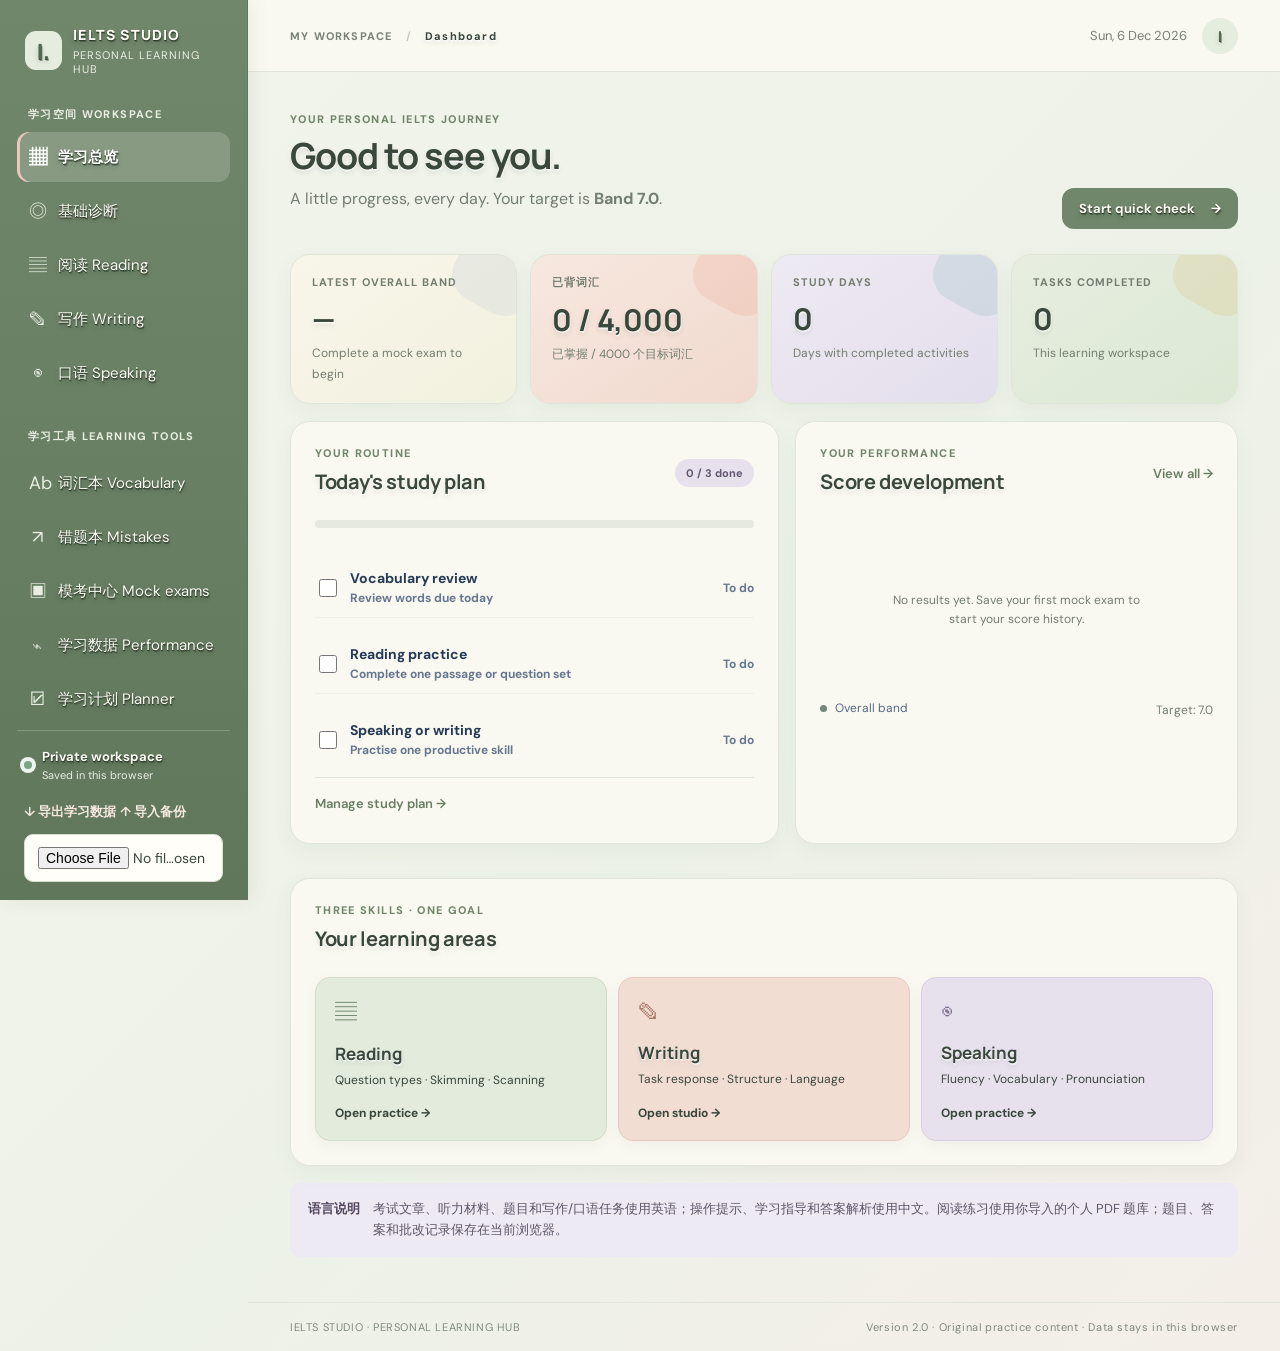
==== commit 553536d6: "Refresh stylesheet cache for raised typography update" ====
--- a/index.html
+++ b/index.html
@@ -5,7 +5,7 @@
   <meta name="viewport" content="width=device-width, initial-scale=1.0">
   <meta name="theme-color" content="#203957">
   <title>IELTS Studio — Personal Learning Hub</title>
-  <link rel="stylesheet" href="styles.css?v=powder-blue-reading-cards-20261123">
+  <link rel="stylesheet" href="styles.css?v=raised-type-contrast-shadow-20261123">
 </head>
 <body>
   <div class="app-shell">
--- a/styles.css
+++ b/styles.css
@@ -768,22 +768,118 @@
 }
 
 
-/* Reading library cards — slightly richer powder blue, between vivid and grey */
+/* Reading library cards — restore the varied palette, with a little more colour and clearer green typography */
 .reading-library-card,
 .reading-library-card:nth-child(3n+1),
 .reading-library-card:nth-child(3n+2),
 .reading-library-card:nth-child(3n){
-  background:#d6e5f0!important;
-  border-color:#c3d6e5!important;
-  box-shadow:0 4px 12px rgba(74,94,116,.05)!important;
-}
-.reading-library-card:hover,
-.reading-library-card:nth-child(3n+1):hover,
-.reading-library-card:nth-child(3n+2):hover,
-.reading-library-card:nth-child(3n):hover{
-  background:#ccdeeb!important;
-  border-color:#b8cedf!important;
-}
-.reading-library-card b,.reading-library-card small,.reading-library-card span,.reading-library-card em{
-  color:#40566b!important;
-}
+  box-shadow:0 8px 20px rgba(65,82,61,.08)!important;
+  color:#354b3a!important;
+  border-width:1px!important;
+  position:relative;
+  overflow:hidden;
+}
+.reading-library-card:nth-child(3n+1){
+  background:linear-gradient(145deg,#e1edd9 0%,#d7e7ce 100%)!important;
+  border-color:#c5d9b9!important;
+  box-shadow:inset 0 4px 0 #91ad82,0 8px 20px rgba(65,82,61,.08)!important;
+}
+.reading-library-card:nth-child(3n+2){
+  background:linear-gradient(145deg,#eee8f4 0%,#e5ddec 100%)!important;
+  border-color:#d5c9df!important;
+  box-shadow:inset 0 4px 0 #a99abb,0 8px 20px rgba(65,82,61,.08)!important;
+}
+.reading-library-card:nth-child(3n){
+  background:linear-gradient(145deg,#f5e5da 0%,#efd8ca 100%)!important;
+  border-color:#e5c7b6!important;
+  box-shadow:inset 0 4px 0 #d5a38e,0 8px 20px rgba(65,82,61,.08)!important;
+}
+.reading-library-card:hover{
+  transform:translateY(-3px)!important;
+  filter:saturate(1.04);
+}
+.reading-library-card:nth-child(3n+1):hover{background:linear-gradient(145deg,#dcebd3,#d0e2c6)!important}
+.reading-library-card:nth-child(3n+2):hover{background:linear-gradient(145deg,#e9e2f0,#ded5e8)!important}
+.reading-library-card:nth-child(3n):hover{background:linear-gradient(145deg,#f2dfd3,#ebd0c1)!important}
+.reading-library-card b,
+.reading-library-card small,
+.reading-library-card span,
+.reading-library-card em{
+  color:#405641!important;
+}
+.reading-library-card span{
+  background:rgba(255,255,248,.62)!important;
+  border:1px solid rgba(64,86,65,.10)!important;
+}
+.reading-library-card em{font-weight:800!important}
+
+
+/* Reading library — explicit per-card palette classes avoid nth-child overrides */
+#view-reading .reading-library-card.reading-card-sage{
+ background:linear-gradient(145deg,#e1edd9 0%,#d7e7ce 100%)!important;
+ border:1px solid #c5d9b9!important;
+ box-shadow:inset 0 4px 0 #91ad82,0 8px 20px rgba(65,82,61,.08)!important;
+}
+#view-reading .reading-library-card.reading-card-lavender{
+ background:linear-gradient(145deg,#eee8f4 0%,#e5ddec 100%)!important;
+ border:1px solid #d5c9df!important;
+ box-shadow:inset 0 4px 0 #a99abb,0 8px 20px rgba(65,82,61,.08)!important;
+}
+#view-reading .reading-library-card.reading-card-peach{
+ background:linear-gradient(145deg,#f5e5da 0%,#efd8ca 100%)!important;
+ border:1px solid #e5c7b6!important;
+ box-shadow:inset 0 4px 0 #d5a38e,0 8px 20px rgba(65,82,61,.08)!important;
+}
+#view-reading .reading-library-card.reading-card-sage:hover{background:linear-gradient(145deg,#dcebd3,#d0e2c6)!important}
+#view-reading .reading-library-card.reading-card-lavender:hover{background:linear-gradient(145deg,#e9e2f0,#ded5e8)!important}
+#view-reading .reading-library-card.reading-card-peach:hover{background:linear-gradient(145deg,#f2dfd3,#ebd0c1)!important}
+#view-reading .reading-library-card b,
+#view-reading .reading-library-card small,
+#view-reading .reading-library-card span,
+#view-reading .reading-library-card em{color:#202820!important}
+#view-reading .reading-library-card span{
+ background:rgba(255,255,248,.72)!important;
+ border:1px solid rgba(32,40,32,.12)!important;
+}
+#view-reading .reading-library-card{border-radius:16px!important;overflow:hidden}
+
+
+/* Prominent typography — subtle raised lettering, while keeping small text clean */
+#view-home h1,#view-home h2,#view-home h3,
+.view h1,.view h2,.view h3,
+.page-heading h1,.page-heading h2,
+.panel-heading h2,.panel-heading h3,
+.stat-card strong,.skill-card b,
+.reading-library-card b,.reading-task-heading,
+.speaking-answer-editor h3,.speaking-selected-question b,
+.prompt-card h2,.prompt-card h3,
+.breadcrumb b,.today-label b {
+  text-shadow:
+    0 1px 0 rgba(255,255,255,.88),
+    1px 2px 0 rgba(255,255,255,.42),
+    0 3px 5px rgba(57,70,60,.13)!important;
+}
+
+/* Light lettering on dark/strong surfaces gets a restrained deep shadow */
+.sidebar .brand,.sidebar .nav-item,
+.sidebar .storage-note b,
+.button-dark,.calendar-day.active,
+.avatar,.reading-task-heading.light,
+.badge-strong,.status-pill-strong {
+  text-shadow:
+    0 1px 0 rgba(37,52,35,.78),
+    1px 2px 0 rgba(37,52,35,.42),
+    0 3px 5px rgba(20,30,20,.22)!important;
+}
+
+/* Small/supporting copy stays flat for comfortable long reading */
+small,.muted,.body-copy,.eyebrow,
+.sidebar .brand small,.sidebar .sidebar-label,
+.sidebar .nav-item span,.sidebar .storage-note small,
+.stat-label,.stat-card small,
+.reading-library-card small,
+.reading-task-heading small,
+.speaking-answer-footer small,
+.footer,.caption,.hint,.helper-text {
+  text-shadow:none!important;
+}
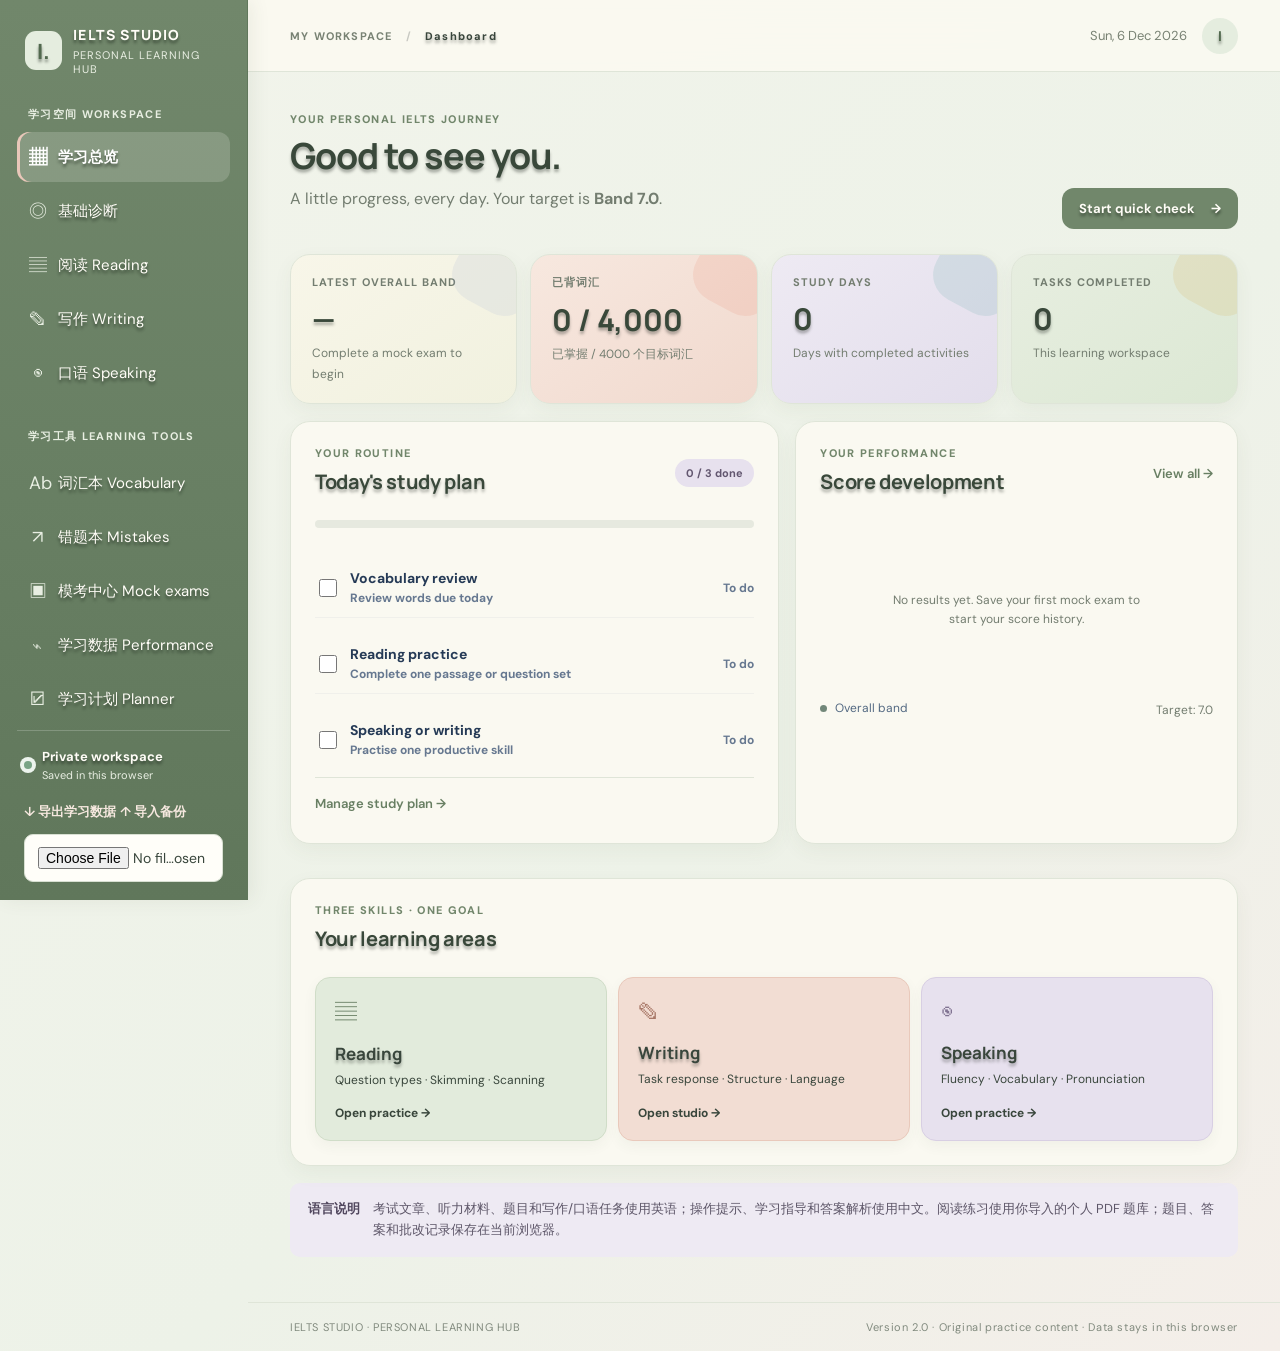
==== commit 07669917: "Refresh stylesheet cache for charcoal text shadow" ====
--- a/index.html
+++ b/index.html
@@ -5,7 +5,7 @@
   <meta name="viewport" content="width=device-width, initial-scale=1.0">
   <meta name="theme-color" content="#203957">
   <title>IELTS Studio — Personal Learning Hub</title>
-  <link rel="stylesheet" href="styles.css?v=raised-type-contrast-shadow-20261123">
+  <link rel="stylesheet" href="styles.css?v=charcoal-single-shadow-20261123">
 </head>
 <body>
   <div class="app-shell">
--- a/styles.css
+++ b/styles.css
@@ -844,7 +844,7 @@
 #view-reading .reading-library-card{border-radius:16px!important;overflow:hidden}
 
 
-/* Prominent typography — subtle raised lettering, while keeping small text clean */
+/* Prominent typography — single, stronger charcoal shadow for clear depth */
 #view-home h1,#view-home h2,#view-home h3,
 .view h1,.view h2,.view h3,
 .page-heading h1,.page-heading h2,
@@ -854,22 +854,16 @@
 .speaking-answer-editor h3,.speaking-selected-question b,
 .prompt-card h2,.prompt-card h3,
 .breadcrumb b,.today-label b {
-  text-shadow:
-    0 1px 0 rgba(255,255,255,.88),
-    1px 2px 0 rgba(255,255,255,.42),
-    0 3px 5px rgba(57,70,60,.13)!important;
-}
-
-/* Light lettering on dark/strong surfaces gets a restrained deep shadow */
+  text-shadow: 0 3px 3px rgba(25,32,25,.34)!important;
+}
+
+/* Light lettering on dark surfaces also uses one stronger dark shadow */
 .sidebar .brand,.sidebar .nav-item,
 .sidebar .storage-note b,
 .button-dark,.calendar-day.active,
 .avatar,.reading-task-heading.light,
 .badge-strong,.status-pill-strong {
-  text-shadow:
-    0 1px 0 rgba(37,52,35,.78),
-    1px 2px 0 rgba(37,52,35,.42),
-    0 3px 5px rgba(20,30,20,.22)!important;
+  text-shadow: 0 3px 3px rgba(12,20,12,.48)!important;
 }
 
 /* Small/supporting copy stays flat for comfortable long reading */
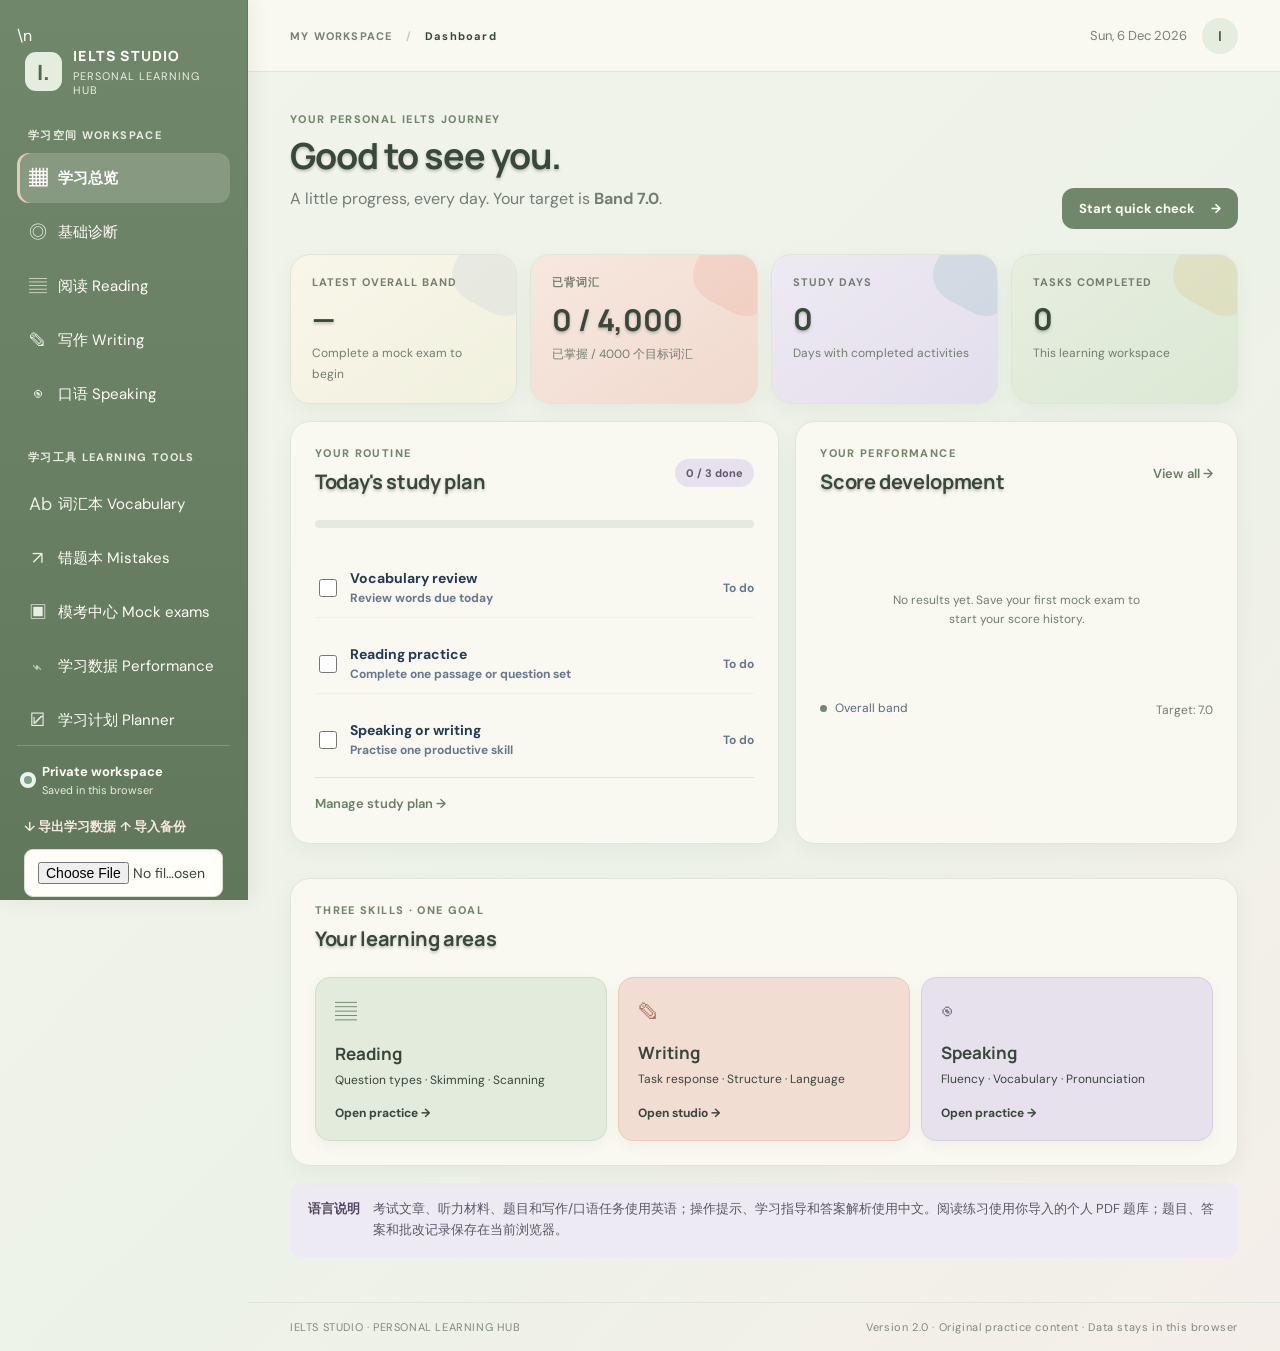
==== commit 2272a287: "Add mobile sidebar close button and backdrop" ====
--- a/index.html
+++ b/index.html
@@ -5,11 +5,11 @@
   <meta name="viewport" content="width=device-width, initial-scale=1.0">
   <meta name="theme-color" content="#203957">
   <title>IELTS Studio — Personal Learning Hub</title>
-  <link rel="stylesheet" href="styles.css?v=charcoal-single-shadow-20261123">
+  <link rel="stylesheet" href="styles.css?v=large-headings-menu-close-20261123">
 </head>
 <body>
   <div class="app-shell">
-    <aside class="sidebar" id="sidebar">
+    <aside class="sidebar" id="sidebar">\n      <button class="sidebar-close" id="sidebarClose" type="button" aria-label="Close menu">×</button>
       <a class="brand" href="#" aria-label="IELTS Studio home">
         <span class="brand-mark">I.</span>
         <span><strong>IELTS STUDIO</strong><small>PERSONAL LEARNING HUB</small></span>
--- a/styles.css
+++ b/styles.css
@@ -844,36 +844,43 @@
 #view-reading .reading-library-card{border-radius:16px!important;overflow:hidden}
 
 
-/* Prominent typography — single, stronger charcoal shadow for clear depth */
-#view-home h1,#view-home h2,#view-home h3,
-.view h1,.view h2,.view h3,
-.page-heading h1,.page-heading h2,
-.panel-heading h2,.panel-heading h3,
-.stat-card strong,.skill-card b,
-.reading-library-card b,.reading-task-heading,
-.speaking-answer-editor h3,.speaking-selected-question b,
-.prompt-card h2,.prompt-card h3,
-.breadcrumb b,.today-label b {
-  text-shadow: 0 3px 3px rgba(25,32,25,.34)!important;
-}
-
-/* Light lettering on dark surfaces also uses one stronger dark shadow */
-.sidebar .brand,.sidebar .nav-item,
-.sidebar .storage-note b,
-.button-dark,.calendar-day.active,
-.avatar,.reading-task-heading.light,
-.badge-strong,.status-pill-strong {
-  text-shadow: 0 3px 3px rgba(12,20,12,.48)!important;
-}
-
-/* Small/supporting copy stays flat for comfortable long reading */
-small,.muted,.body-copy,.eyebrow,
-.sidebar .brand small,.sidebar .sidebar-label,
-.sidebar .nav-item span,.sidebar .storage-note small,
-.stat-label,.stat-card small,
-.reading-library-card small,
-.reading-task-heading small,
-.speaking-answer-footer small,
-.footer,.caption,.hint,.helper-text {
-  text-shadow:none!important;
-}
+/* Typography: shadows only on genuinely large headings; all other text stays crisp */
+*{text-shadow:none!important}
+h1,.page-heading h1,
+h2,.panel-heading h2,
+h3,.panel-heading h3,
+.stat-card strong,
+.reading-task-heading,
+.speaking-answer-editor h3{
+  text-shadow:0 2px 3px rgba(25,32,25,.24)!important;
+}
+
+/* Mobile sidebar controls */
+.sidebar{position:fixed}
+.sidebar-close{
+ display:none;
+}
+.sidebar-backdrop{display:none}
+@media(max-width:720px){
+ .sidebar-close{
+  display:grid;place-items:center;
+  position:absolute;top:14px;right:14px;
+  width:34px;height:34px;border:1px solid rgba(255,255,255,.35);
+  border-radius:10px;background:rgba(255,255,255,.16);
+  color:#fff;font-size:23px;line-height:1;
+  z-index:12;
+ }
+ .sidebar-backdrop{
+  display:block;position:fixed;inset:0;z-index:9;
+  background:rgba(24,34,27,.38);
+  opacity:0;visibility:hidden;pointer-events:none;
+  transition:opacity .2s,visibility .2s;
+ }
+ body.sidebar-open .sidebar-backdrop{
+  opacity:1;visibility:visible;pointer-events:auto;
+ }
+ .sidebar{z-index:10}
+ .mobile-menu[aria-expanded="true"]{
+  color:#71876b;background:#e5eddf;border-radius:8px;
+ }
+}
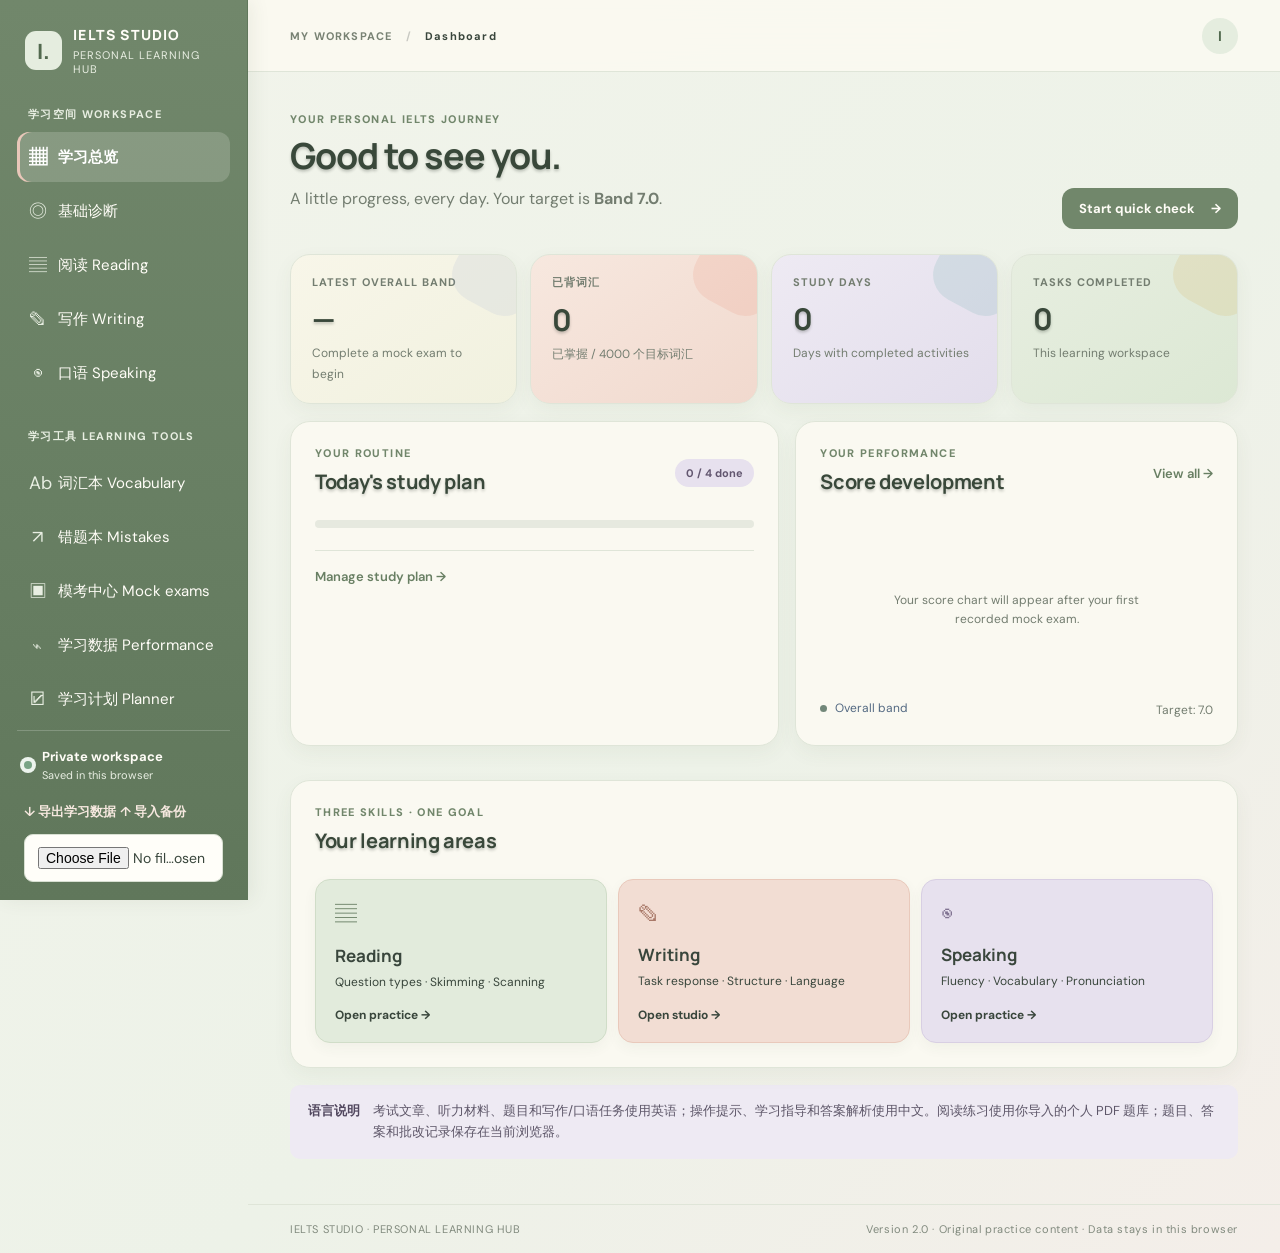
==== commit f63ea09a: "Fix sidebar markup and add dismissible mobile backdrop" ====
--- a/index.html
+++ b/index.html
@@ -9,7 +9,8 @@
 </head>
 <body>
   <div class="app-shell">
-    <aside class="sidebar" id="sidebar">\n      <button class="sidebar-close" id="sidebarClose" type="button" aria-label="Close menu">×</button>
+    <aside class="sidebar" id="sidebar">
+      <button class="sidebar-close" id="sidebarClose" type="button" aria-label="Close menu">×</button>
       <a class="brand" href="#" aria-label="IELTS Studio home">
         <span class="brand-mark">I.</span>
         <span><strong>IELTS STUDIO</strong><small>PERSONAL LEARNING HUB</small></span>
@@ -35,6 +36,7 @@
         <input type="file" id="importFile" accept="application/json" hidden>
       </div>
     </aside>
+    <button class="sidebar-backdrop" id="sidebarBackdrop" type="button" aria-label="Close menu"></button>
 
     <main class="main">
       <header class="topbar">
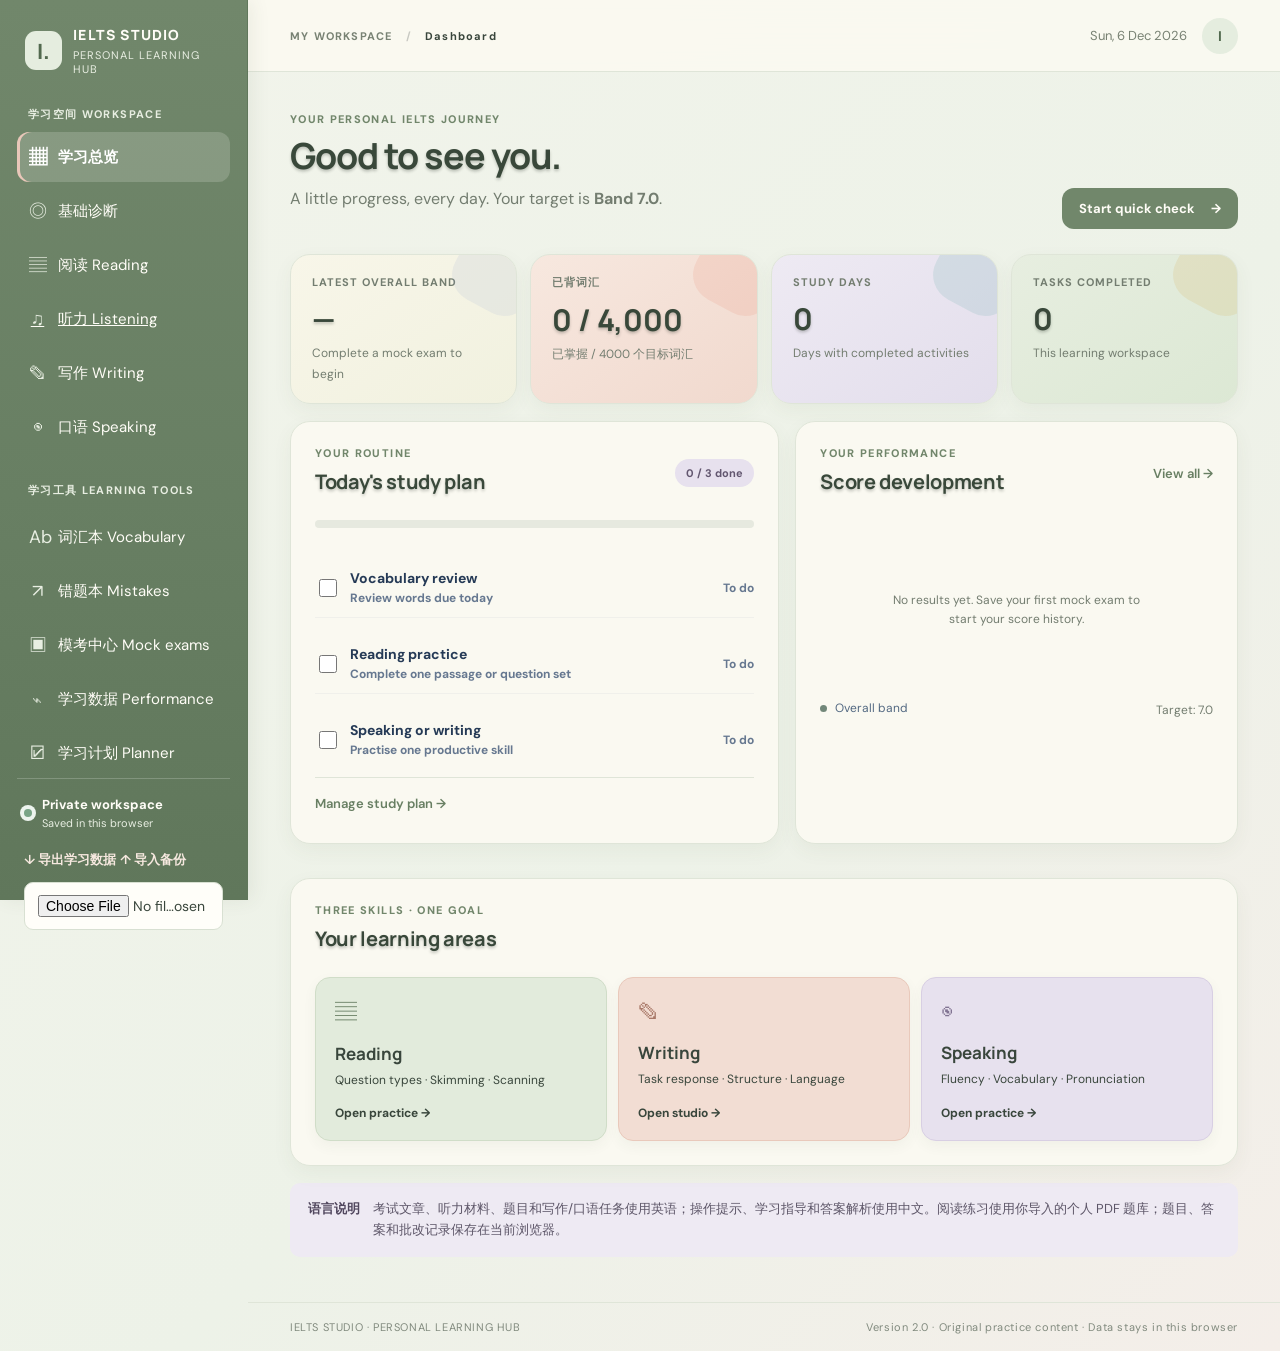
==== commit 0cca1e55: "Add Listening Studio navigation link" ====
--- a/index.html
+++ b/index.html
@@ -20,6 +20,7 @@
         <button class="nav-item active" data-view="dashboard"><span>▦</span> 学习总览</button>
         <button class="nav-item" data-view="diagnostic"><span>◎</span> 基础诊断</button>
         <button class="nav-item" data-view="reading"><span>▤</span> 阅读 Reading</button>
+        <a class="nav-item" href="listening/"><span>♫</span> 听力 Listening</a>
         <button class="nav-item" data-view="writing"><span>✎</span> 写作 Writing</button>
         <button class="nav-item" data-view="speaking"><span>◉</span> 口语 Speaking</button>
         <div class="sidebar-label nav-section-label">学习工具 LEARNING TOOLS</div>
